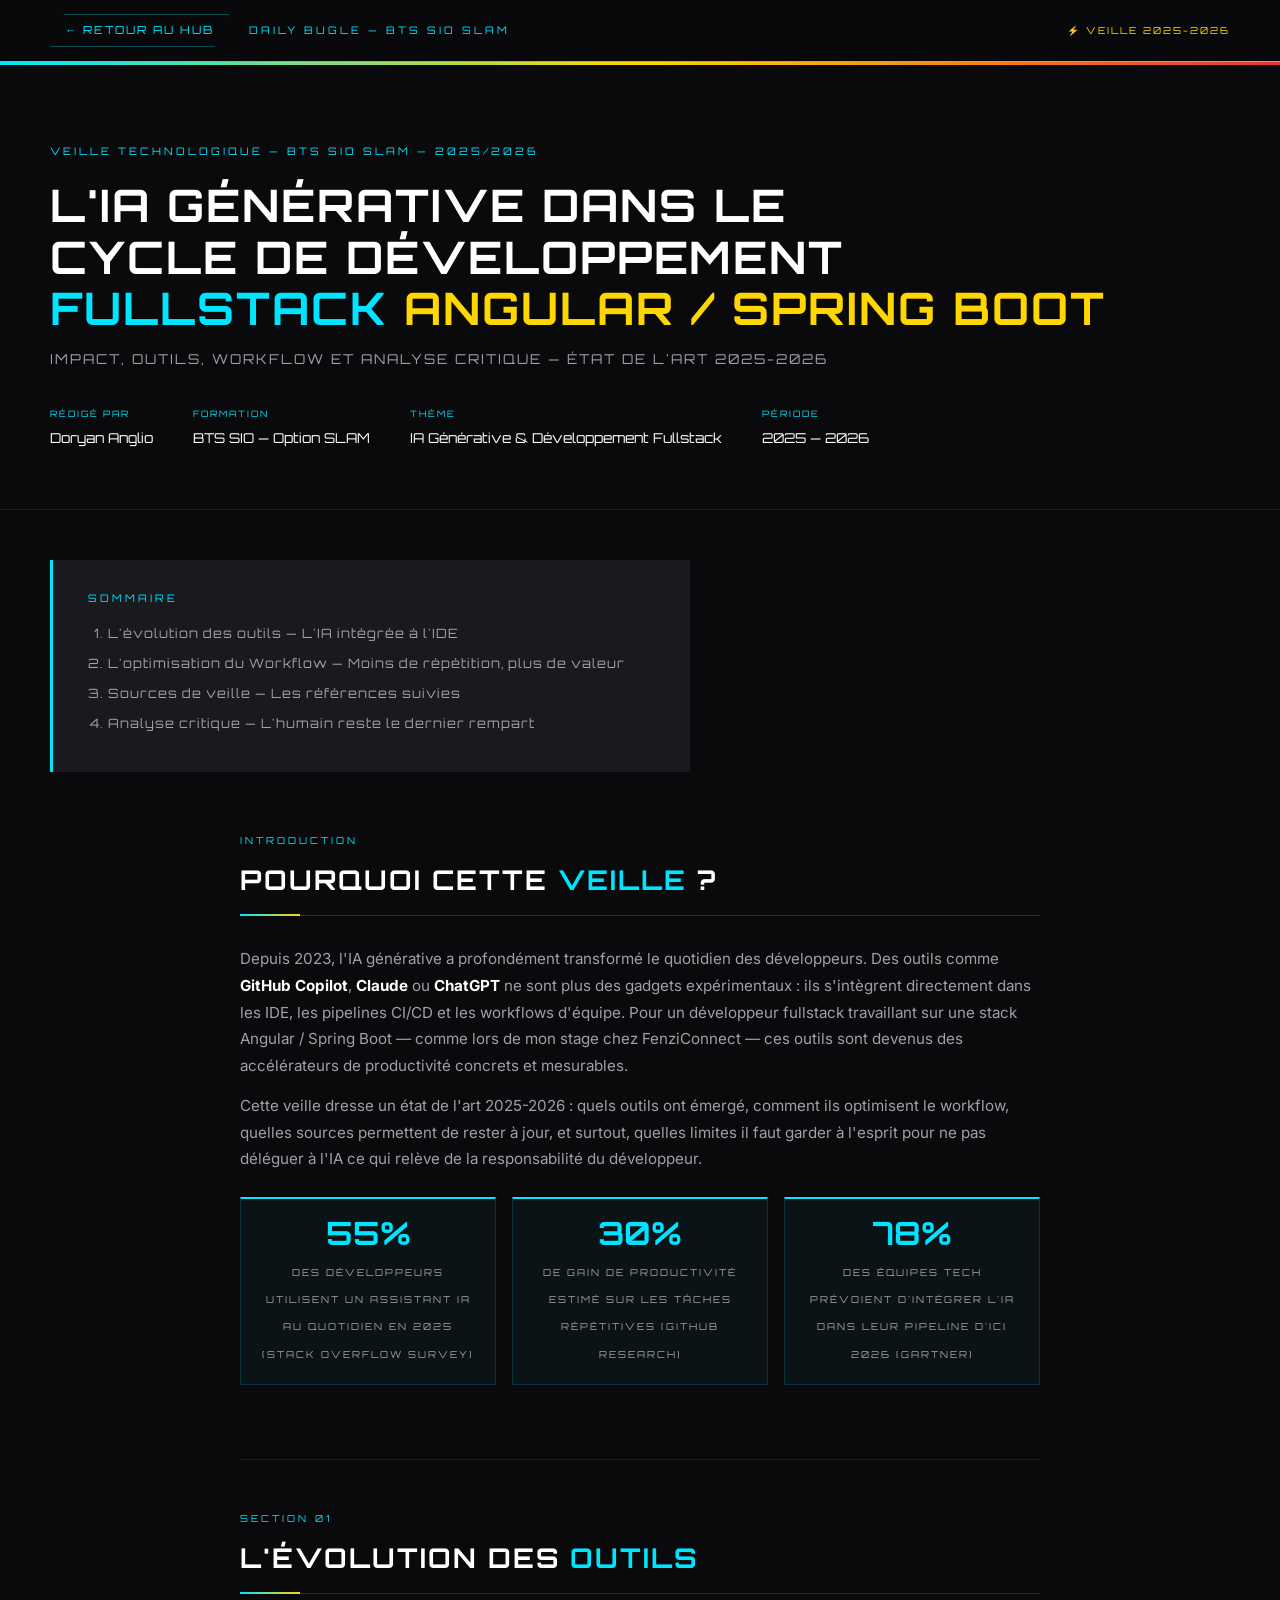
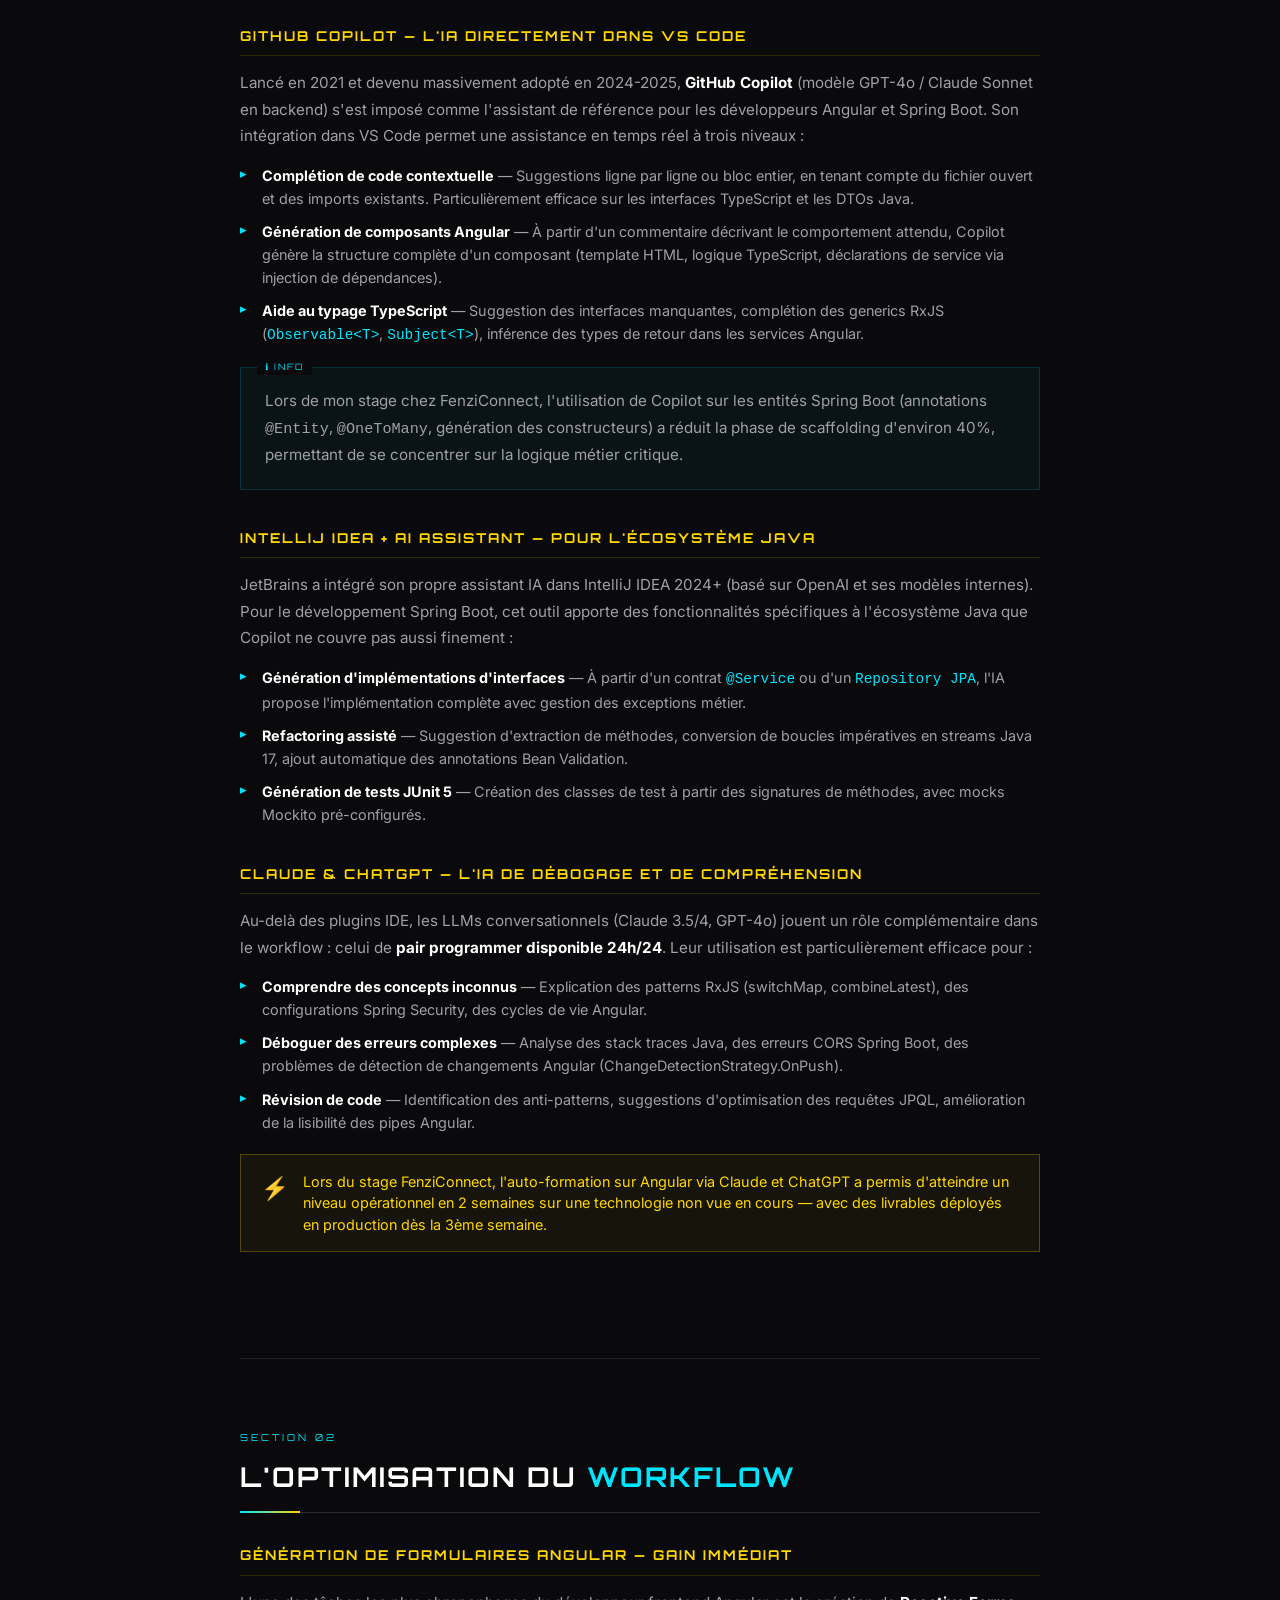
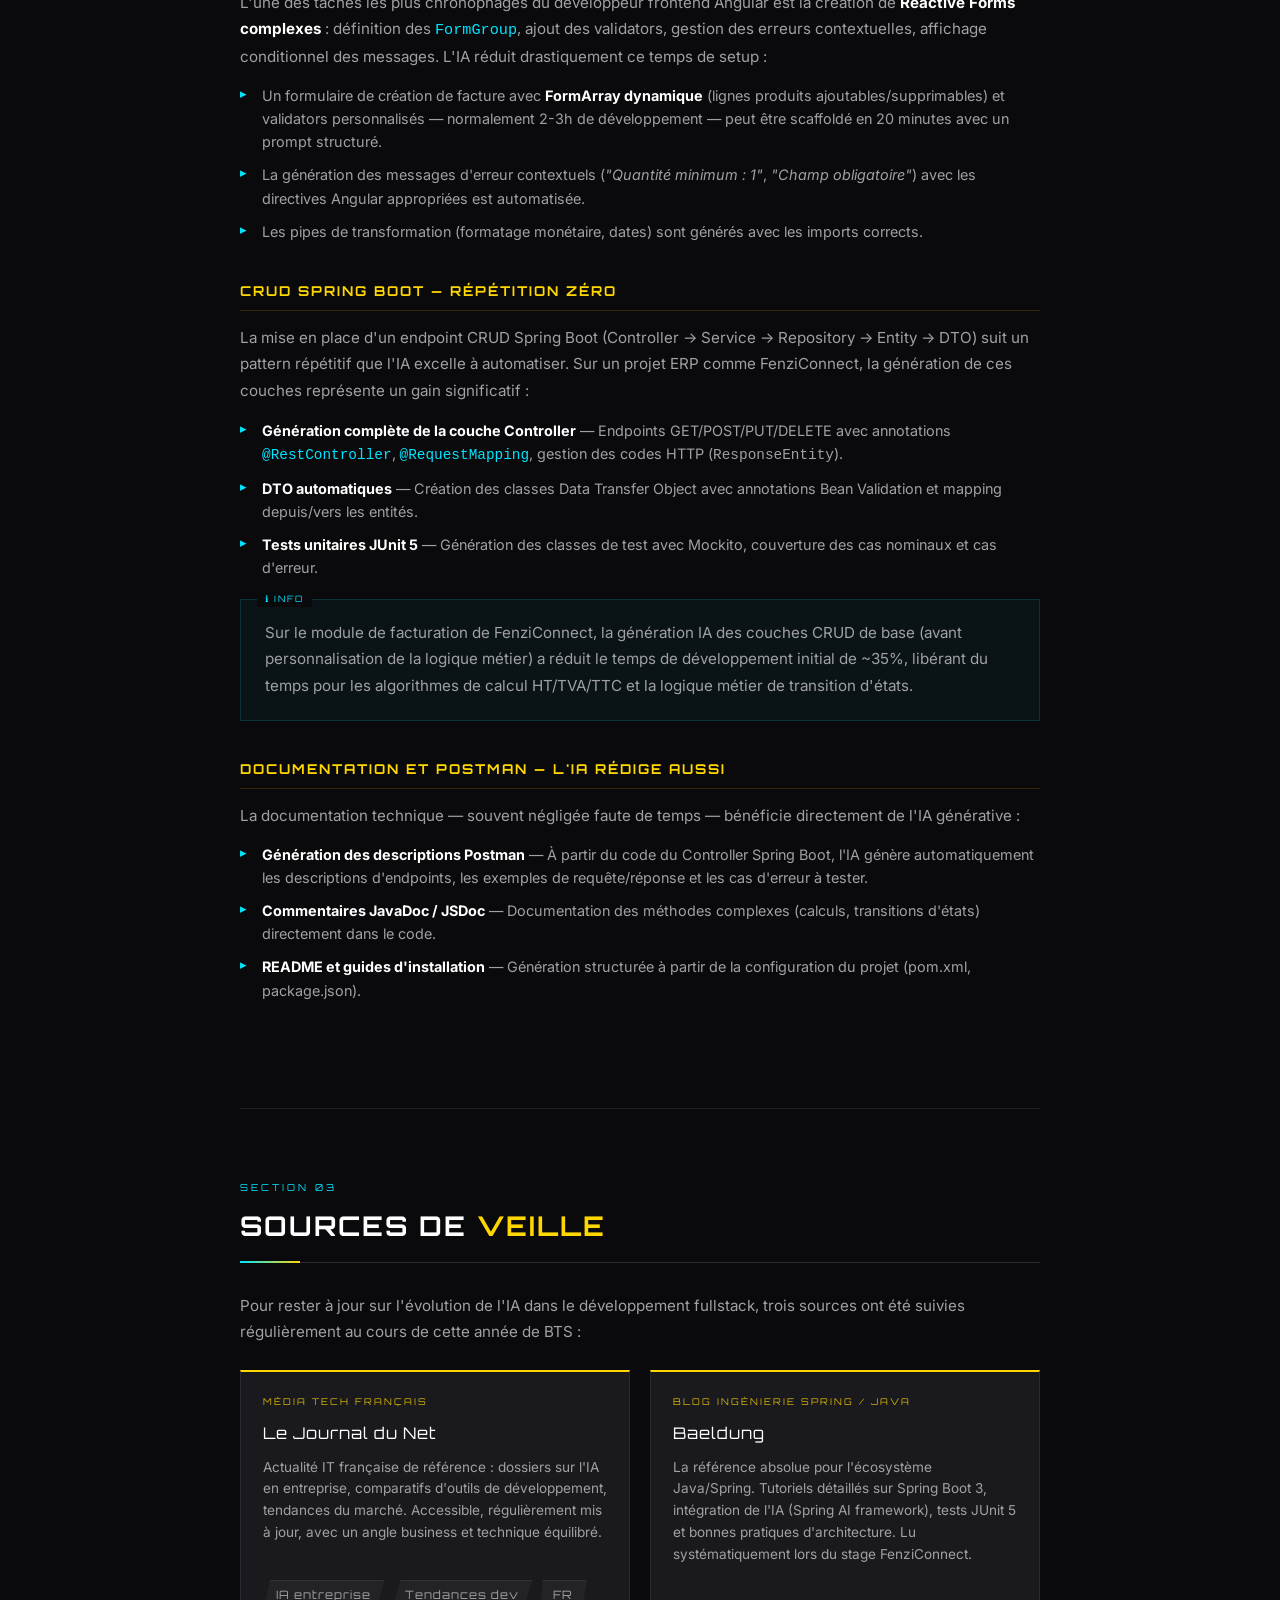
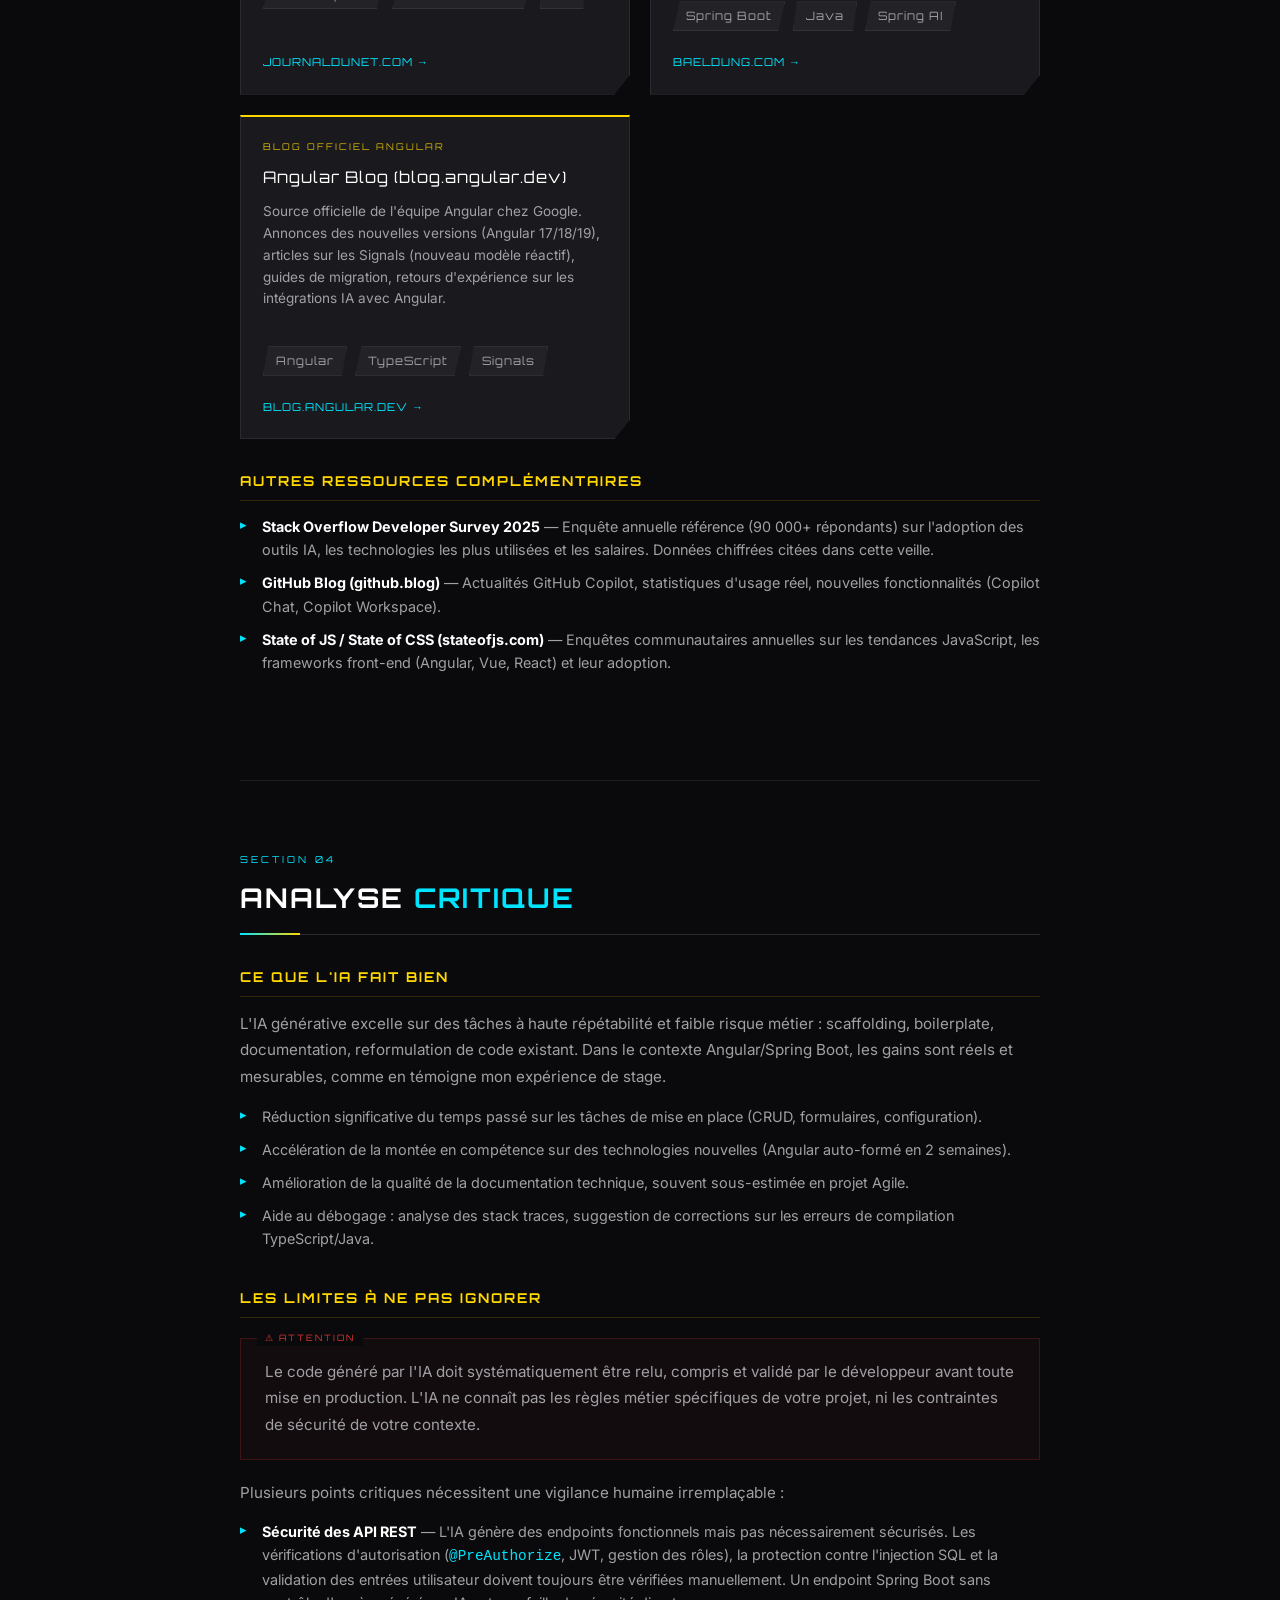
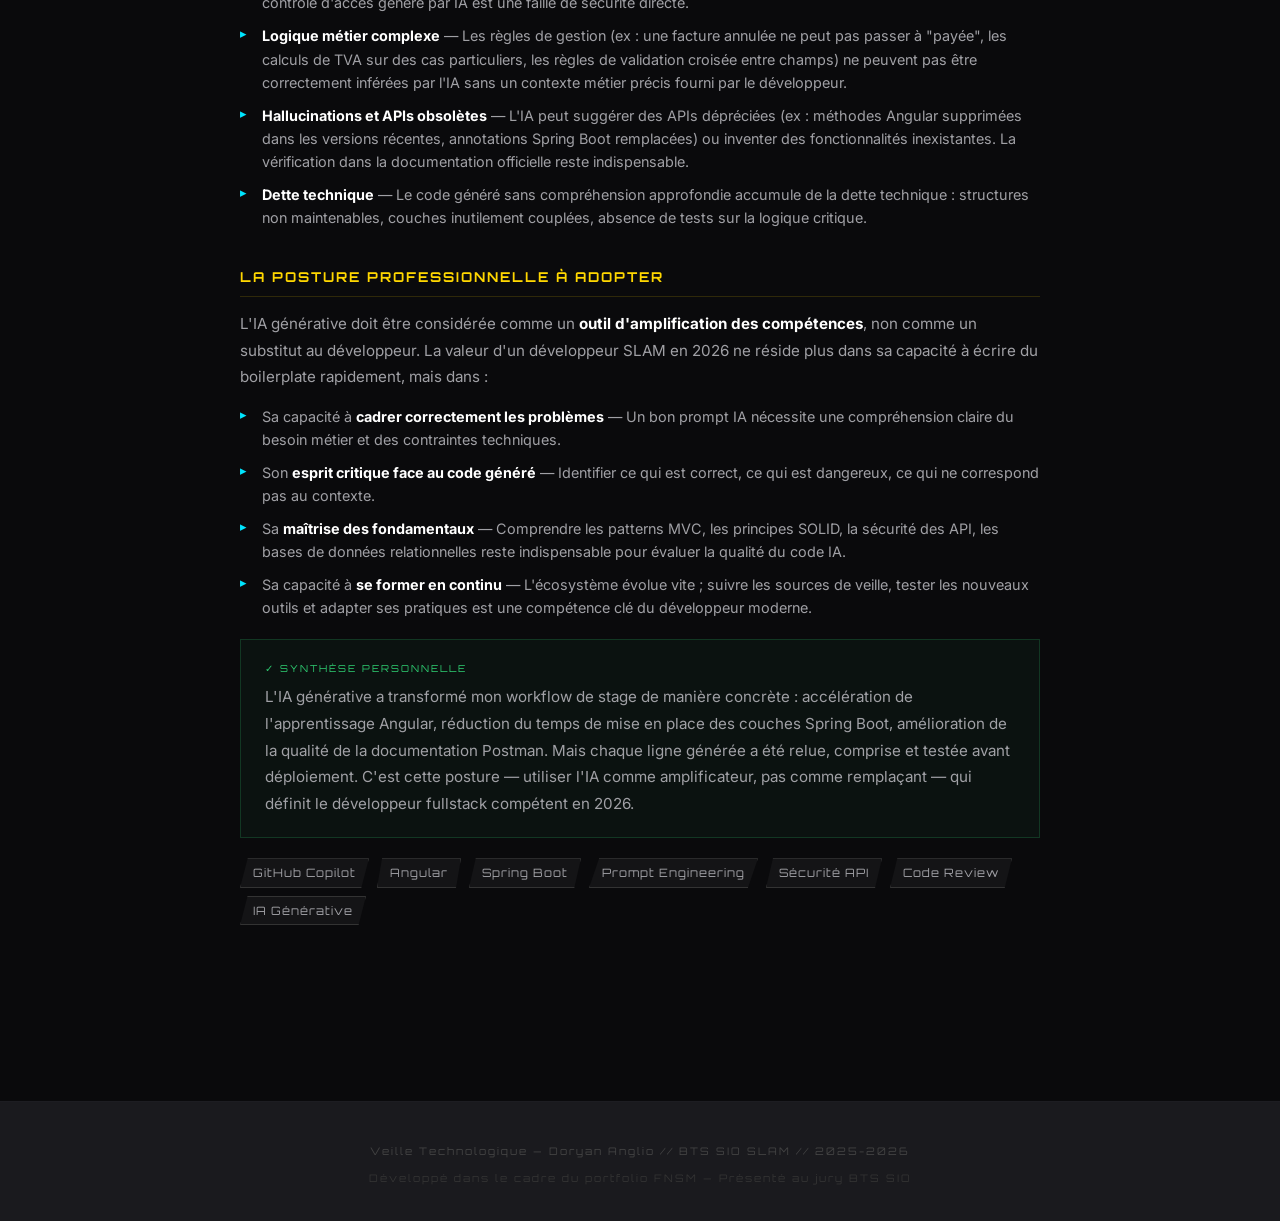
==== veille.html @ caf26594 "Initialisation officielle du Portfolio - Doryan" ====
<!DOCTYPE html>
<html lang="fr">
<head>
    <meta charset="UTF-8">
    <meta name="viewport" content="width=device-width, initial-scale=1.0">
    <title>Veille Technologique — Doryan Anglio // IA Générative & Fullstack</title>
    <link href="https://fonts.googleapis.com/css2?family=Inter:wght@300;400;600&family=Orbitron:wght@500;700&display=swap" rel="stylesheet">
    <style>
        :root {
            --bg-dark: #0A0A0C;
            --bg-panel: #1A1A1E;
            --bg-panel-light: #22222A;
            --text-main: #FFFFFF;
            --text-muted: #A0A0A5;
            --spidey-red: #E23636;
            --tech-blue: #00E5FF;
            --miles-yellow: #FFD700;
            --font-title: 'Orbitron', sans-serif;
            --font-text: 'Inter', sans-serif;
        }

        * { margin: 0; padding: 0; box-sizing: border-box; }

        body {
            background-color: var(--bg-dark);
            color: var(--text-main);
            font-family: var(--font-text);
            line-height: 1.7;
            overflow-x: hidden;
        }

        /* ===== TOPBAR ===== */
        .topbar {
            position: sticky;
            top: 0;
            background: rgba(10, 10, 12, 0.95);
            border-bottom: 1px solid var(--tech-blue);
            padding: 14px 50px;
            display: flex;
            align-items: center;
            justify-content: space-between;
            z-index: 100;
            backdrop-filter: blur(10px);
        }

        .topbar-left {
            display: flex;
            align-items: center;
            gap: 20px;
        }

        .back-btn {
            text-decoration: none;
            color: var(--tech-blue);
            font-family: var(--font-title);
            font-size: 0.7rem;
            letter-spacing: 2px;
            text-transform: uppercase;
            border: 1px solid rgba(0, 229, 255, 0.3);
            padding: 6px 14px;
            transition: 0.3s;
            clip-path: polygon(8% 0, 100% 0, 92% 100%, 0 100%);
        }
        .back-btn:hover { background: rgba(0, 229, 255, 0.1); border-color: var(--tech-blue); }

        .dossier-label {
            font-family: var(--font-title);
            font-size: 0.65rem;
            letter-spacing: 3px;
            color: var(--tech-blue);
            text-transform: uppercase;
        }

        .topbar-status {
            font-family: var(--font-title);
            font-size: 0.6rem;
            letter-spacing: 2px;
            color: var(--miles-yellow);
            text-transform: uppercase;
        }

        /* ===== HERO VEILLE ===== */
        .veille-hero {
            padding: 80px 50px 60px;
            border-bottom: 1px solid #1D1D22;
            position: relative;
            overflow: hidden;
        }

        .veille-hero::before {
            content: '';
            position: absolute;
            top: 0; left: 0;
            width: 100%; height: 3px;
            background: linear-gradient(to right, var(--tech-blue), var(--miles-yellow), var(--spidey-red));
        }

        .veille-meta {
            font-family: var(--font-title);
            font-size: 0.65rem;
            letter-spacing: 3px;
            color: var(--tech-blue);
            text-transform: uppercase;
            margin-bottom: 20px;
        }

        .veille-title {
            font-family: var(--font-title);
            font-size: clamp(1.6rem, 4vw, 2.8rem);
            font-weight: 700;
            text-transform: uppercase;
            letter-spacing: 2px;
            line-height: 1.15;
            margin-bottom: 12px;
        }

        .veille-title span { color: var(--tech-blue); }
        .veille-title span.yellow { color: var(--miles-yellow); }

        .veille-subtitle {
            font-family: var(--font-title);
            font-size: 0.85rem;
            color: var(--text-muted);
            letter-spacing: 2px;
            text-transform: uppercase;
            margin-bottom: 36px;
        }

        .veille-infos {
            display: flex;
            gap: 40px;
            flex-wrap: wrap;
        }

        .info-block { display: flex; flex-direction: column; gap: 4px; }
        .info-label {
            font-family: var(--font-title);
            font-size: 0.55rem;
            letter-spacing: 2px;
            color: var(--tech-blue);
            text-transform: uppercase;
        }
        .info-value {
            font-family: var(--font-title);
            font-size: 0.85rem;
            color: var(--text-main);
        }

        /* ===== TABLE DES MATIÈRES ===== */
        .toc {
            margin: 50px 50px 0;
            padding: 30px 35px;
            background: var(--bg-panel);
            border-left: 3px solid var(--tech-blue);
            max-width: 640px;
        }

        .toc-title {
            font-family: var(--font-title);
            font-size: 0.65rem;
            letter-spacing: 3px;
            color: var(--tech-blue);
            text-transform: uppercase;
            margin-bottom: 16px;
        }

        .toc ol { padding-left: 20px; }

        .toc li {
            font-family: var(--font-title);
            font-size: 0.8rem;
            color: var(--text-muted);
            margin-bottom: 8px;
            letter-spacing: 1px;
        }

        .toc a {
            color: var(--text-muted);
            text-decoration: none;
            transition: color 0.2s;
        }
        .toc a:hover { color: var(--text-main); }

        /* ===== CONTENU PRINCIPAL ===== */
        .veille-body {
            max-width: 900px;
            margin: 60px auto;
            padding: 0 50px;
        }

        .section-block {
            margin-bottom: 70px;
            padding-bottom: 70px;
            border-bottom: 1px solid #1D1D22;
        }
        .section-block:last-child { border-bottom: none; }

        .section-num {
            font-family: var(--font-title);
            font-size: 0.6rem;
            letter-spacing: 3px;
            color: var(--tech-blue);
            text-transform: uppercase;
            margin-bottom: 8px;
        }

        .section-heading {
            font-family: var(--font-title);
            font-size: clamp(1.2rem, 3vw, 1.7rem);
            text-transform: uppercase;
            letter-spacing: 2px;
            margin-bottom: 30px;
            padding-bottom: 12px;
            border-bottom: 1px solid #2A2A30;
            position: relative;
        }

        .section-heading::after {
            content: '';
            position: absolute;
            bottom: -1px;
            left: 0;
            width: 60px;
            height: 2px;
            background: linear-gradient(to right, var(--tech-blue), var(--miles-yellow));
        }

        .section-heading .highlight { color: var(--tech-blue); }
        .section-heading .yellow { color: var(--miles-yellow); }

        .sub-section { margin-bottom: 36px; }

        .sub-heading {
            font-family: var(--font-title);
            font-size: 0.85rem;
            letter-spacing: 2px;
            text-transform: uppercase;
            color: var(--miles-yellow);
            margin-bottom: 14px;
            padding-bottom: 8px;
            border-bottom: 1px solid rgba(255, 215, 0, 0.15);
        }

        p {
            color: var(--text-muted);
            font-size: 0.95rem;
            margin-bottom: 14px;
            line-height: 1.75;
        }

        .tech-list {
            list-style: none;
            padding: 0;
            display: flex;
            flex-direction: column;
            gap: 10px;
            margin-bottom: 20px;
        }

        .tech-list li {
            color: var(--text-muted);
            font-size: 0.9rem;
            padding-left: 22px;
            position: relative;
            line-height: 1.6;
        }

        .tech-list li::before {
            content: '▸';
            position: absolute;
            left: 0;
            color: var(--tech-blue);
            font-size: 0.8rem;
        }

        /* Bloc citation / stat */
        .stat-row {
            display: grid;
            grid-template-columns: repeat(auto-fit, minmax(180px, 1fr));
            gap: 16px;
            margin: 24px 0;
        }

        .stat-card {
            background: rgba(0, 229, 255, 0.04);
            border: 1px solid rgba(0, 229, 255, 0.15);
            border-top: 2px solid var(--tech-blue);
            padding: 18px 20px;
            text-align: center;
        }

        .stat-number {
            font-family: var(--font-title);
            font-size: 2rem;
            font-weight: 700;
            color: var(--tech-blue);
            display: block;
            line-height: 1;
            margin-bottom: 8px;
        }

        .stat-label {
            font-family: var(--font-title);
            font-size: 0.6rem;
            letter-spacing: 2px;
            color: var(--text-muted);
            text-transform: uppercase;
        }

        /* Encadré info */
        .info-box {
            background: rgba(0, 229, 255, 0.04);
            border: 1px solid rgba(0, 229, 255, 0.15);
            padding: 20px 24px;
            margin: 20px 0;
            position: relative;
        }

        .info-box::before {
            content: 'ℹ INFO';
            position: absolute;
            top: -8px;
            left: 16px;
            background: var(--bg-dark);
            padding: 0 8px;
            font-family: var(--font-title);
            font-size: 0.55rem;
            letter-spacing: 2px;
            color: var(--tech-blue);
        }

        .info-box p { color: var(--text-muted); margin-bottom: 0; }

        /* Encadré alerte */
        .warning-box {
            background: rgba(226, 54, 54, 0.04);
            border: 1px solid rgba(226, 54, 54, 0.2);
            padding: 20px 24px;
            margin: 20px 0;
            position: relative;
        }

        .warning-box::before {
            content: '⚠ ATTENTION';
            position: absolute;
            top: -8px;
            left: 16px;
            background: var(--bg-dark);
            padding: 0 8px;
            font-family: var(--font-title);
            font-size: 0.55rem;
            letter-spacing: 2px;
            color: var(--spidey-red);
        }

        .warning-box p { color: var(--text-muted); margin-bottom: 0; }

        /* Encadré résultat vert */
        .result-box {
            background: rgba(46, 204, 113, 0.04);
            border: 1px solid rgba(46, 204, 113, 0.2);
            padding: 20px 24px;
            margin: 20px 0;
        }

        .result-label {
            font-family: var(--font-title);
            font-size: 0.6rem;
            letter-spacing: 2px;
            color: #2ECC71;
            text-transform: uppercase;
            margin-bottom: 8px;
        }

        .result-box p { color: var(--text-muted); margin-bottom: 0; }

        /* Carte source de veille */
        .source-grid {
            display: grid;
            grid-template-columns: repeat(auto-fit, minmax(260px, 1fr));
            gap: 20px;
            margin: 24px 0;
        }

        .source-card {
            background: var(--bg-panel);
            border: 1px solid #2A2A30;
            border-top: 2px solid var(--miles-yellow);
            padding: 22px;
            display: flex;
            flex-direction: column;
            gap: 10px;
            transition: border-color 0.3s, box-shadow 0.3s;
            clip-path: polygon(0 0, 100% 0, 100% 94%, 96% 100%, 0 100%);
        }

        .source-card:hover {
            border-color: var(--miles-yellow);
            box-shadow: 0 4px 20px rgba(255, 215, 0, 0.1);
        }

        .source-type {
            font-family: var(--font-title);
            font-size: 0.58rem;
            letter-spacing: 2px;
            color: var(--miles-yellow);
            text-transform: uppercase;
            opacity: 0.8;
        }

        .source-name {
            font-family: var(--font-title);
            font-size: 1rem;
            color: var(--text-main);
            letter-spacing: 1px;
        }

        .source-desc {
            color: var(--text-muted);
            font-size: 0.85rem;
            line-height: 1.6;
        }

        .source-link {
            color: var(--tech-blue);
            text-decoration: none;
            font-family: var(--font-title);
            font-size: 0.68rem;
            letter-spacing: 1px;
            text-transform: uppercase;
            transition: color 0.2s;
            margin-top: auto;
        }

        .source-link:hover { color: var(--text-main); }

        /* Tags stack */
        .tag-row {
            display: flex;
            gap: 8px;
            flex-wrap: wrap;
            margin: 12px 0;
        }

        .tag {
            background: rgba(255,255,255,0.04);
            color: var(--text-muted);
            padding: 4px 12px;
            font-size: 0.72rem;
            font-family: var(--font-title);
            letter-spacing: 1px;
            border: 1px solid #333;
            clip-path: polygon(6% 0, 100% 0, 94% 100%, 0 100%);
        }

        /* Bloc IA boost */
        .ia-boost-block {
            display: flex;
            align-items: flex-start;
            gap: 14px;
            background: rgba(255, 215, 0, 0.05);
            border: 1px solid rgba(255, 215, 0, 0.25);
            padding: 16px 20px;
            margin: 20px 0;
            color: var(--miles-yellow);
            font-size: 0.9rem;
            line-height: 1.5;
        }

        .ia-boost-block .ia-icon {
            font-size: 1.4rem;
            flex-shrink: 0;
        }

        /* Footer veille */
        .veille-footer {
            background: var(--bg-panel);
            border-top: 1px solid #1D1D22;
            padding: 40px 50px;
            text-align: center;
        }

        .veille-footer p {
            font-family: var(--font-title);
            font-size: 0.65rem;
            letter-spacing: 2px;
            color: #444;
            margin-bottom: 0;
        }

        @media (max-width: 768px) {
            .topbar, .veille-hero, .toc, .veille-body, .veille-footer {
                padding-left: 20px;
                padding-right: 20px;
            }
            .toc { margin: 30px 20px 0; }
            .veille-infos { gap: 20px; }
            .stat-row { grid-template-columns: 1fr 1fr; }
        }
    </style>
</head>
<body>

    <!-- TOPBAR -->
    <nav class="topbar">
        <div class="topbar-left">
            <a href="index.html" class="back-btn">← Retour au Hub</a>
            <span class="dossier-label">Daily Bugle — BTS SIO SLAM</span>
        </div>
        <span class="topbar-status">⚡ VEILLE 2025-2026</span>
    </nav>


    <!-- HERO -->
    <header class="veille-hero">
        <p class="veille-meta">Veille Technologique — BTS SIO SLAM — 2025/2026</p>
        <h1 class="veille-title">
            L'IA Générative dans le<br>
            Cycle de Développement<br>
            <span>Fullstack</span> <span class="yellow">Angular / Spring Boot</span>
        </h1>
        <p class="veille-subtitle">Impact, outils, workflow et analyse critique — État de l'art 2025-2026</p>

        <div class="veille-infos">
            <div class="info-block">
                <span class="info-label">Rédigé par</span>
                <span class="info-value">Doryan Anglio</span>
            </div>
            <div class="info-block">
                <span class="info-label">Formation</span>
                <span class="info-value">BTS SIO — Option SLAM</span>
            </div>
            <div class="info-block">
                <span class="info-label">Thème</span>
                <span class="info-value">IA Générative & Développement Fullstack</span>
            </div>
            <div class="info-block">
                <span class="info-label">Période</span>
                <span class="info-value">2025 — 2026</span>
            </div>
        </div>
    </header>


    <!-- TABLE DES MATIÈRES -->
    <div class="toc">
        <div class="toc-title">Sommaire</div>
        <ol>
            <li><a href="#evolution-outils">L'évolution des outils — L'IA intégrée à l'IDE</a></li>
            <li><a href="#optimisation-workflow">L'optimisation du Workflow — Moins de répétition, plus de valeur</a></li>
            <li><a href="#sources">Sources de veille — Les références suivies</a></li>
            <li><a href="#analyse-critique">Analyse critique — L'humain reste le dernier rempart</a></li>
        </ol>
    </div>


    <!-- CORPS DE LA VEILLE -->
    <main class="veille-body">


        <!-- INTRODUCTION -->
        <div class="section-block" id="introduction" style="margin-bottom: 50px; padding-bottom: 50px; border-bottom: 1px solid #1D1D22;">
            <p class="section-num">Introduction</p>
            <h2 class="section-heading">Pourquoi cette <span class="highlight">veille</span> ?</h2>
            <p>
                Depuis 2023, l'IA générative a profondément transformé le quotidien des développeurs. Des outils comme <strong style="color: var(--text-main)">GitHub Copilot</strong>, <strong style="color: var(--text-main)">Claude</strong> ou <strong style="color: var(--text-main)">ChatGPT</strong> ne sont plus des gadgets expérimentaux : ils s'intègrent directement dans les IDE, les pipelines CI/CD et les workflows d'équipe. Pour un développeur fullstack travaillant sur une stack Angular / Spring Boot — comme lors de mon stage chez FenziConnect — ces outils sont devenus des accélérateurs de productivité concrets et mesurables.
            </p>
            <p>
                Cette veille dresse un état de l'art 2025-2026 : quels outils ont émergé, comment ils optimisent le workflow, quelles sources permettent de rester à jour, et surtout, quelles limites il faut garder à l'esprit pour ne pas déléguer à l'IA ce qui relève de la responsabilité du développeur.
            </p>

            <div class="stat-row">
                <div class="stat-card">
                    <span class="stat-number">55%</span>
                    <span class="stat-label">des développeurs utilisent un assistant IA au quotidien en 2025 (Stack Overflow Survey)</span>
                </div>
                <div class="stat-card">
                    <span class="stat-number">30%</span>
                    <span class="stat-label">de gain de productivité estimé sur les tâches répétitives (GitHub Research)</span>
                </div>
                <div class="stat-card">
                    <span class="stat-number">78%</span>
                    <span class="stat-label">des équipes tech prévoient d'intégrer l'IA dans leur pipeline d'ici 2026 (Gartner)</span>
                </div>
            </div>
        </div>


        <!-- 1. ÉVOLUTION DES OUTILS -->
        <div class="section-block" id="evolution-outils">
            <p class="section-num">Section 01</p>
            <h2 class="section-heading">L'évolution des <span class="highlight">Outils</span></h2>

            <div class="sub-section">
                <h3 class="sub-heading">GitHub Copilot — L'IA directement dans VS Code</h3>
                <p>
                    Lancé en 2021 et devenu massivement adopté en 2024-2025, <strong style="color: var(--text-main)">GitHub Copilot</strong> (modèle GPT-4o / Claude Sonnet en backend) s'est imposé comme l'assistant de référence pour les développeurs Angular et Spring Boot. Son intégration dans VS Code permet une assistance en temps réel à trois niveaux :
                </p>
                <ul class="tech-list">
                    <li><strong style="color: var(--text-main)">Complétion de code contextuelle</strong> — Suggestions ligne par ligne ou bloc entier, en tenant compte du fichier ouvert et des imports existants. Particulièrement efficace sur les interfaces TypeScript et les DTOs Java.</li>
                    <li><strong style="color: var(--text-main)">Génération de composants Angular</strong> — À partir d'un commentaire décrivant le comportement attendu, Copilot génère la structure complète d'un composant (template HTML, logique TypeScript, déclarations de service via injection de dépendances).</li>
                    <li><strong style="color: var(--text-main)">Aide au typage TypeScript</strong> — Suggestion des interfaces manquantes, complétion des generics RxJS (<code style="color: var(--tech-blue)">Observable&lt;T&gt;</code>, <code style="color: var(--tech-blue)">Subject&lt;T&gt;</code>), inférence des types de retour dans les services Angular.</li>
                </ul>

                <div class="info-box">
                    <p>Lors de mon stage chez FenziConnect, l'utilisation de Copilot sur les entités Spring Boot (annotations <code>@Entity</code>, <code>@OneToMany</code>, génération des constructeurs) a réduit la phase de scaffolding d'environ 40%, permettant de se concentrer sur la logique métier critique.</p>
                </div>
            </div>

            <div class="sub-section">
                <h3 class="sub-heading">IntelliJ IDEA + AI Assistant — Pour l'écosystème Java</h3>
                <p>
                    JetBrains a intégré son propre assistant IA dans IntelliJ IDEA 2024+ (basé sur OpenAI et ses modèles internes). Pour le développement Spring Boot, cet outil apporte des fonctionnalités spécifiques à l'écosystème Java que Copilot ne couvre pas aussi finement :
                </p>
                <ul class="tech-list">
                    <li><strong style="color: var(--text-main)">Génération d'implémentations d'interfaces</strong> — À partir d'un contrat <code style="color: var(--tech-blue)">@Service</code> ou d'un <code style="color: var(--tech-blue)">Repository JPA</code>, l'IA propose l'implémentation complète avec gestion des exceptions métier.</li>
                    <li><strong style="color: var(--text-main)">Refactoring assisté</strong> — Suggestion d'extraction de méthodes, conversion de boucles impératives en streams Java 17, ajout automatique des annotations Bean Validation.</li>
                    <li><strong style="color: var(--text-main)">Génération de tests JUnit 5</strong> — Création des classes de test à partir des signatures de méthodes, avec mocks Mockito pré-configurés.</li>
                </ul>
            </div>

            <div class="sub-section">
                <h3 class="sub-heading">Claude &amp; ChatGPT — L'IA de débogage et de compréhension</h3>
                <p>
                    Au-delà des plugins IDE, les LLMs conversationnels (Claude 3.5/4, GPT-4o) jouent un rôle complémentaire dans le workflow : celui de <strong style="color: var(--text-main)">pair programmer disponible 24h/24</strong>. Leur utilisation est particulièrement efficace pour :
                </p>
                <ul class="tech-list">
                    <li><strong style="color: var(--text-main)">Comprendre des concepts inconnus</strong> — Explication des patterns RxJS (switchMap, combineLatest), des configurations Spring Security, des cycles de vie Angular.</li>
                    <li><strong style="color: var(--text-main)">Déboguer des erreurs complexes</strong> — Analyse des stack traces Java, des erreurs CORS Spring Boot, des problèmes de détection de changements Angular (ChangeDetectionStrategy.OnPush).</li>
                    <li><strong style="color: var(--text-main)">Révision de code</strong> — Identification des anti-patterns, suggestions d'optimisation des requêtes JPQL, amélioration de la lisibilité des pipes Angular.</li>
                </ul>

                <div class="ia-boost-block">
                    <span class="ia-icon">⚡</span>
                    <span>Lors du stage FenziConnect, l'auto-formation sur Angular via Claude et ChatGPT a permis d'atteindre un niveau opérationnel en 2 semaines sur une technologie non vue en cours — avec des livrables déployés en production dès la 3ème semaine.</span>
                </div>
            </div>
        </div>


        <!-- 2. OPTIMISATION DU WORKFLOW -->
        <div class="section-block" id="optimisation-workflow">
            <p class="section-num">Section 02</p>
            <h2 class="section-heading">L'optimisation du <span class="highlight">Workflow</span></h2>

            <div class="sub-section">
                <h3 class="sub-heading">Génération de formulaires Angular — Gain immédiat</h3>
                <p>
                    L'une des tâches les plus chronophages du développeur frontend Angular est la création de <strong style="color: var(--text-main)">Reactive Forms complexes</strong> : définition des <code style="color: var(--tech-blue)">FormGroup</code>, ajout des validators, gestion des erreurs contextuelles, affichage conditionnel des messages. L'IA réduit drastiquement ce temps de setup :
                </p>
                <ul class="tech-list">
                    <li>Un formulaire de création de facture avec <strong style="color: var(--text-main)">FormArray dynamique</strong> (lignes produits ajoutables/supprimables) et validators personnalisés — normalement 2-3h de développement — peut être scaffoldé en 20 minutes avec un prompt structuré.</li>
                    <li>La génération des messages d'erreur contextuels (<em>"Quantité minimum : 1"</em>, <em>"Champ obligatoire"</em>) avec les directives Angular appropriées est automatisée.</li>
                    <li>Les pipes de transformation (formatage monétaire, dates) sont générés avec les imports corrects.</li>
                </ul>
            </div>

            <div class="sub-section">
                <h3 class="sub-heading">CRUD Spring Boot — Répétition zéro</h3>
                <p>
                    La mise en place d'un endpoint CRUD Spring Boot (Controller → Service → Repository → Entity → DTO) suit un pattern répétitif que l'IA excelle à automatiser. Sur un projet ERP comme FenziConnect, la génération de ces couches représente un gain significatif :
                </p>
                <ul class="tech-list">
                    <li><strong style="color: var(--text-main)">Génération complète de la couche Controller</strong> — Endpoints GET/POST/PUT/DELETE avec annotations <code style="color: var(--tech-blue)">@RestController</code>, <code style="color: var(--tech-blue)">@RequestMapping</code>, gestion des codes HTTP (<code>ResponseEntity</code>).</li>
                    <li><strong style="color: var(--text-main)">DTO automatiques</strong> — Création des classes Data Transfer Object avec annotations Bean Validation et mapping depuis/vers les entités.</li>
                    <li><strong style="color: var(--text-main)">Tests unitaires JUnit 5</strong> — Génération des classes de test avec Mockito, couverture des cas nominaux et cas d'erreur.</li>
                </ul>

                <div class="info-box">
                    <p>Sur le module de facturation de FenziConnect, la génération IA des couches CRUD de base (avant personnalisation de la logique métier) a réduit le temps de développement initial de ~35%, libérant du temps pour les algorithmes de calcul HT/TVA/TTC et la logique métier de transition d'états.</p>
                </div>
            </div>

            <div class="sub-section">
                <h3 class="sub-heading">Documentation et Postman — L'IA rédige aussi</h3>
                <p>
                    La documentation technique — souvent négligée faute de temps — bénéficie directement de l'IA générative :
                </p>
                <ul class="tech-list">
                    <li><strong style="color: var(--text-main)">Génération des descriptions Postman</strong> — À partir du code du Controller Spring Boot, l'IA génère automatiquement les descriptions d'endpoints, les exemples de requête/réponse et les cas d'erreur à tester.</li>
                    <li><strong style="color: var(--text-main)">Commentaires JavaDoc / JSDoc</strong> — Documentation des méthodes complexes (calculs, transitions d'états) directement dans le code.</li>
                    <li><strong style="color: var(--text-main)">README et guides d'installation</strong> — Génération structurée à partir de la configuration du projet (pom.xml, package.json).</li>
                </ul>
            </div>
        </div>


        <!-- 3. SOURCES DE VEILLE -->
        <div class="section-block" id="sources">
            <p class="section-num">Section 03</p>
            <h2 class="section-heading">Sources de <span class="yellow">Veille</span></h2>

            <p>Pour rester à jour sur l'évolution de l'IA dans le développement fullstack, trois sources ont été suivies régulièrement au cours de cette année de BTS :</p>

            <div class="source-grid">

                <div class="source-card">
                    <span class="source-type">Média Tech Français</span>
                    <span class="source-name">Le Journal du Net</span>
                    <p class="source-desc">
                        Actualité IT française de référence : dossiers sur l'IA en entreprise, comparatifs d'outils de développement, tendances du marché. Accessible, régulièrement mis à jour, avec un angle business et technique équilibré.
                    </p>
                    <div class="tag-row">
                        <span class="tag">IA entreprise</span>
                        <span class="tag">Tendances dev</span>
                        <span class="tag">FR</span>
                    </div>
                    <a href="https://www.journaldunet.com" target="_blank" rel="noopener" class="source-link">journaldunet.com →</a>
                </div>

                <div class="source-card">
                    <span class="source-type">Blog Ingénierie Spring / Java</span>
                    <span class="source-name">Baeldung</span>
                    <p class="source-desc">
                        La référence absolue pour l'écosystème Java/Spring. Tutoriels détaillés sur Spring Boot 3, intégration de l'IA (Spring AI framework), tests JUnit 5 et bonnes pratiques d'architecture. Lu systématiquement lors du stage FenziConnect.
                    </p>
                    <div class="tag-row">
                        <span class="tag">Spring Boot</span>
                        <span class="tag">Java</span>
                        <span class="tag">Spring AI</span>
                    </div>
                    <a href="https://www.baeldung.com" target="_blank" rel="noopener" class="source-link">baeldung.com →</a>
                </div>

                <div class="source-card">
                    <span class="source-type">Blog Officiel Angular</span>
                    <span class="source-name">Angular Blog (blog.angular.dev)</span>
                    <p class="source-desc">
                        Source officielle de l'équipe Angular chez Google. Annonces des nouvelles versions (Angular 17/18/19), articles sur les Signals (nouveau modèle réactif), guides de migration, retours d'expérience sur les intégrations IA avec Angular.
                    </p>
                    <div class="tag-row">
                        <span class="tag">Angular</span>
                        <span class="tag">TypeScript</span>
                        <span class="tag">Signals</span>
                    </div>
                    <a href="https://blog.angular.dev" target="_blank" rel="noopener" class="source-link">blog.angular.dev →</a>
                </div>

            </div>

            <div class="sub-section" style="margin-top: 30px;">
                <h3 class="sub-heading">Autres ressources complémentaires</h3>
                <ul class="tech-list">
                    <li><strong style="color: var(--text-main)">Stack Overflow Developer Survey 2025</strong> — Enquête annuelle référence (90 000+ répondants) sur l'adoption des outils IA, les technologies les plus utilisées et les salaires. Données chiffrées citées dans cette veille.</li>
                    <li><strong style="color: var(--text-main)">GitHub Blog (github.blog)</strong> — Actualités GitHub Copilot, statistiques d'usage réel, nouvelles fonctionnalités (Copilot Chat, Copilot Workspace).</li>
                    <li><strong style="color: var(--text-main)">State of JS / State of CSS (stateofjs.com)</strong> — Enquêtes communautaires annuelles sur les tendances JavaScript, les frameworks front-end (Angular, Vue, React) et leur adoption.</li>
                </ul>
            </div>
        </div>


        <!-- 4. ANALYSE CRITIQUE -->
        <div class="section-block" id="analyse-critique">
            <p class="section-num">Section 04</p>
            <h2 class="section-heading">Analyse <span class="highlight">Critique</span></h2>

            <div class="sub-section">
                <h3 class="sub-heading">Ce que l'IA fait bien</h3>
                <p>
                    L'IA générative excelle sur des tâches à haute répétabilité et faible risque métier : scaffolding, boilerplate, documentation, reformulation de code existant. Dans le contexte Angular/Spring Boot, les gains sont réels et mesurables, comme en témoigne mon expérience de stage.
                </p>
                <ul class="tech-list">
                    <li>Réduction significative du temps passé sur les tâches de mise en place (CRUD, formulaires, configuration).</li>
                    <li>Accélération de la montée en compétence sur des technologies nouvelles (Angular auto-formé en 2 semaines).</li>
                    <li>Amélioration de la qualité de la documentation technique, souvent sous-estimée en projet Agile.</li>
                    <li>Aide au débogage : analyse des stack traces, suggestion de corrections sur les erreurs de compilation TypeScript/Java.</li>
                </ul>
            </div>

            <div class="sub-section">
                <h3 class="sub-heading">Les limites à ne pas ignorer</h3>

                <div class="warning-box">
                    <p>Le code généré par l'IA doit systématiquement être relu, compris et validé par le développeur avant toute mise en production. L'IA ne connaît pas les règles métier spécifiques de votre projet, ni les contraintes de sécurité de votre contexte.</p>
                </div>

                <p>
                    Plusieurs points critiques nécessitent une vigilance humaine irremplaçable :
                </p>
                <ul class="tech-list">
                    <li>
                        <strong style="color: var(--text-main)">Sécurité des API REST</strong> — L'IA génère des endpoints fonctionnels mais pas nécessairement sécurisés. Les vérifications d'autorisation (<code style="color: var(--tech-blue)">@PreAuthorize</code>, JWT, gestion des rôles), la protection contre l'injection SQL et la validation des entrées utilisateur doivent toujours être vérifiées manuellement. Un endpoint Spring Boot sans contrôle d'accès généré par IA est une faille de sécurité directe.
                    </li>
                    <li>
                        <strong style="color: var(--text-main)">Logique métier complexe</strong> — Les règles de gestion (ex : une facture annulée ne peut pas passer à "payée", les calculs de TVA sur des cas particuliers, les règles de validation croisée entre champs) ne peuvent pas être correctement inférées par l'IA sans un contexte métier précis fourni par le développeur.
                    </li>
                    <li>
                        <strong style="color: var(--text-main)">Hallucinations et APIs obsolètes</strong> — L'IA peut suggérer des APIs dépréciées (ex : méthodes Angular supprimées dans les versions récentes, annotations Spring Boot remplacées) ou inventer des fonctionnalités inexistantes. La vérification dans la documentation officielle reste indispensable.
                    </li>
                    <li>
                        <strong style="color: var(--text-main)">Dette technique</strong> — Le code généré sans compréhension approfondie accumule de la dette technique : structures non maintenables, couches inutilement couplées, absence de tests sur la logique critique.
                    </li>
                </ul>
            </div>

            <div class="sub-section">
                <h3 class="sub-heading">La posture professionnelle à adopter</h3>
                <p>
                    L'IA générative doit être considérée comme un <strong style="color: var(--text-main)">outil d'amplification des compétences</strong>, non comme un substitut au développeur. La valeur d'un développeur SLAM en 2026 ne réside plus dans sa capacité à écrire du boilerplate rapidement, mais dans :
                </p>
                <ul class="tech-list">
                    <li>Sa capacité à <strong style="color: var(--text-main)">cadrer correctement les problèmes</strong> — Un bon prompt IA nécessite une compréhension claire du besoin métier et des contraintes techniques.</li>
                    <li>Son <strong style="color: var(--text-main)">esprit critique face au code généré</strong> — Identifier ce qui est correct, ce qui est dangereux, ce qui ne correspond pas au contexte.</li>
                    <li>Sa <strong style="color: var(--text-main)">maîtrise des fondamentaux</strong> — Comprendre les patterns MVC, les principes SOLID, la sécurité des API, les bases de données relationnelles reste indispensable pour évaluer la qualité du code IA.</li>
                    <li>Sa capacité à <strong style="color: var(--text-main)">se former en continu</strong> — L'écosystème évolue vite ; suivre les sources de veille, tester les nouveaux outils et adapter ses pratiques est une compétence clé du développeur moderne.</li>
                </ul>

                <div class="result-box">
                    <div class="result-label">✓ Synthèse personnelle</div>
                    <p>L'IA générative a transformé mon workflow de stage de manière concrète : accélération de l'apprentissage Angular, réduction du temps de mise en place des couches Spring Boot, amélioration de la qualité de la documentation Postman. Mais chaque ligne générée a été relue, comprise et testée avant déploiement. C'est cette posture — utiliser l'IA comme amplificateur, pas comme remplaçant — qui définit le développeur fullstack compétent en 2026.</p>
                </div>

                <div class="tag-row">
                    <span class="tag">GitHub Copilot</span>
                    <span class="tag">Angular</span>
                    <span class="tag">Spring Boot</span>
                    <span class="tag">Prompt Engineering</span>
                    <span class="tag">Sécurité API</span>
                    <span class="tag">Code Review</span>
                    <span class="tag">IA Générative</span>
                </div>
            </div>
        </div>


    </main>


    <!-- FOOTER -->
    <footer class="veille-footer">
        <p>Veille Technologique — Doryan Anglio // BTS SIO SLAM // 2025-2026</p>
        <p style="margin-top: 8px; color: #333;">Développé dans le cadre du portfolio FNSM — Présenté au jury BTS SIO</p>
    </footer>

</body>
</html>
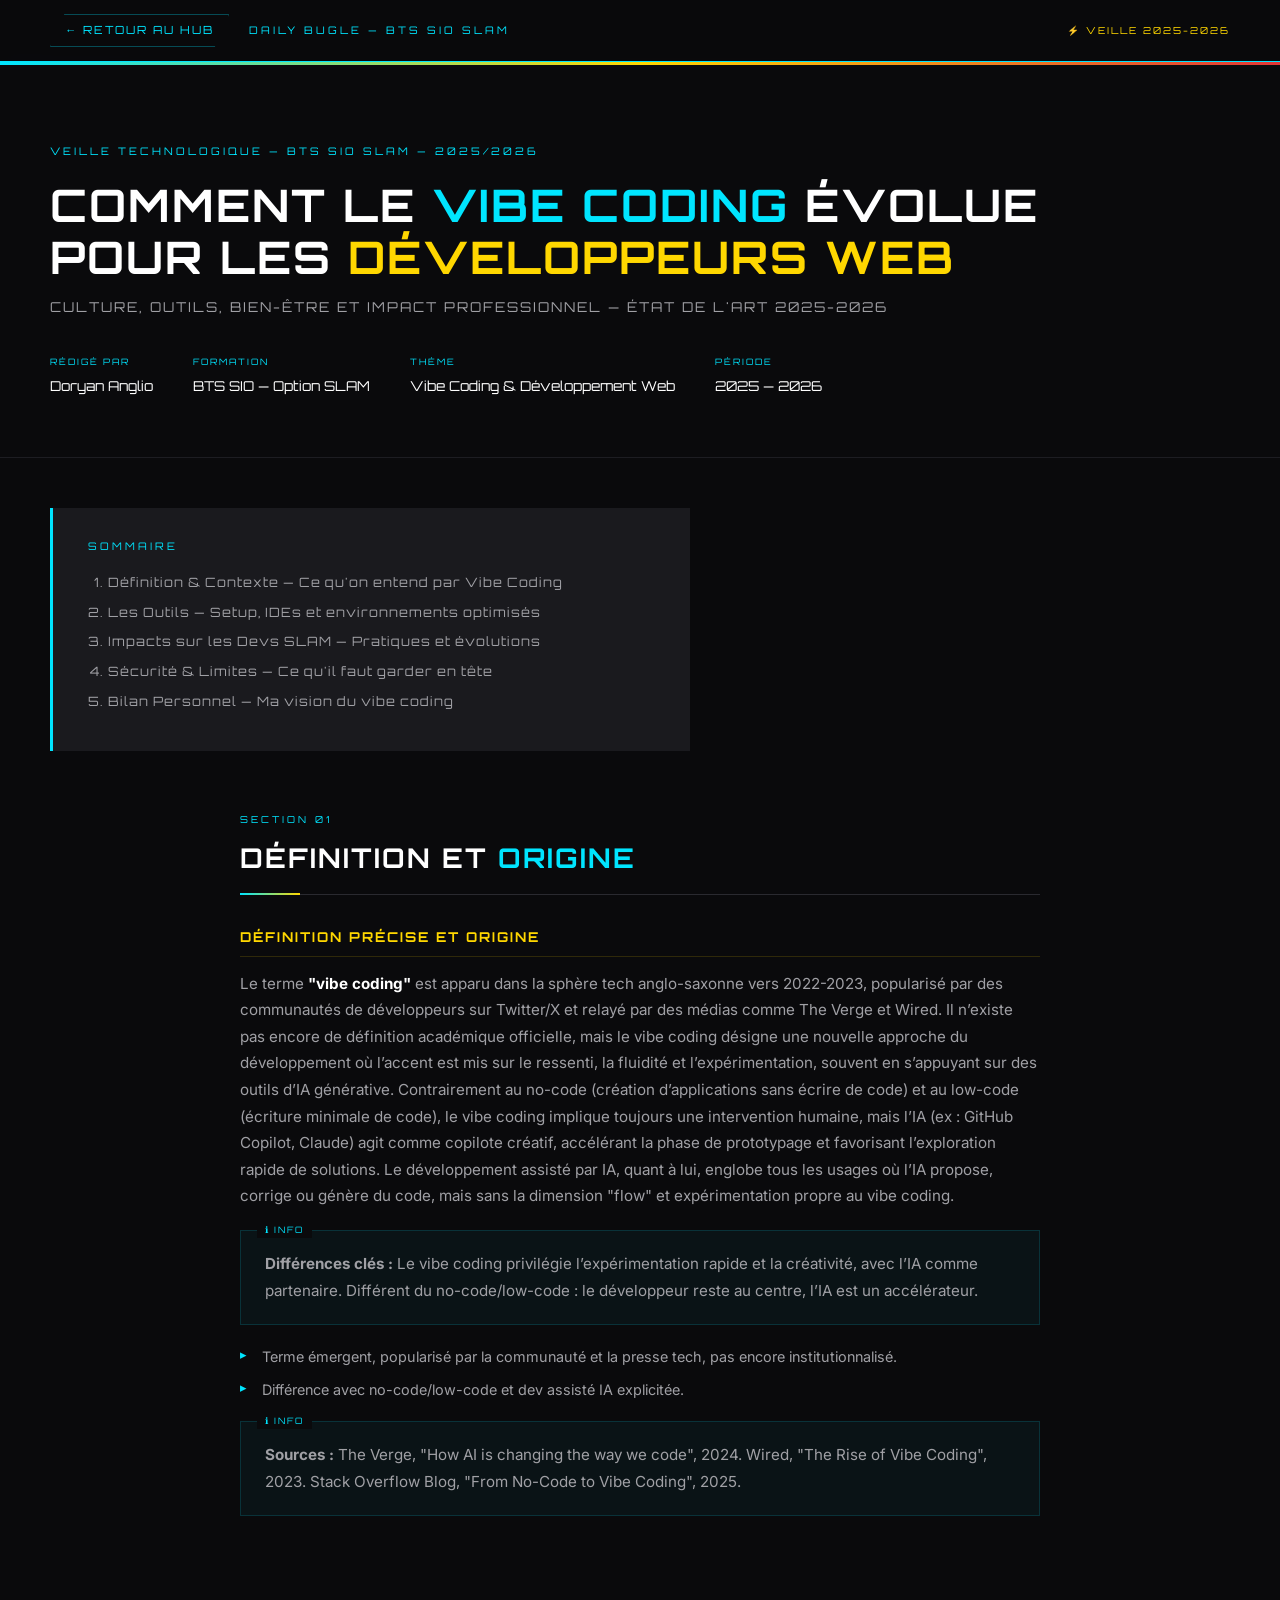
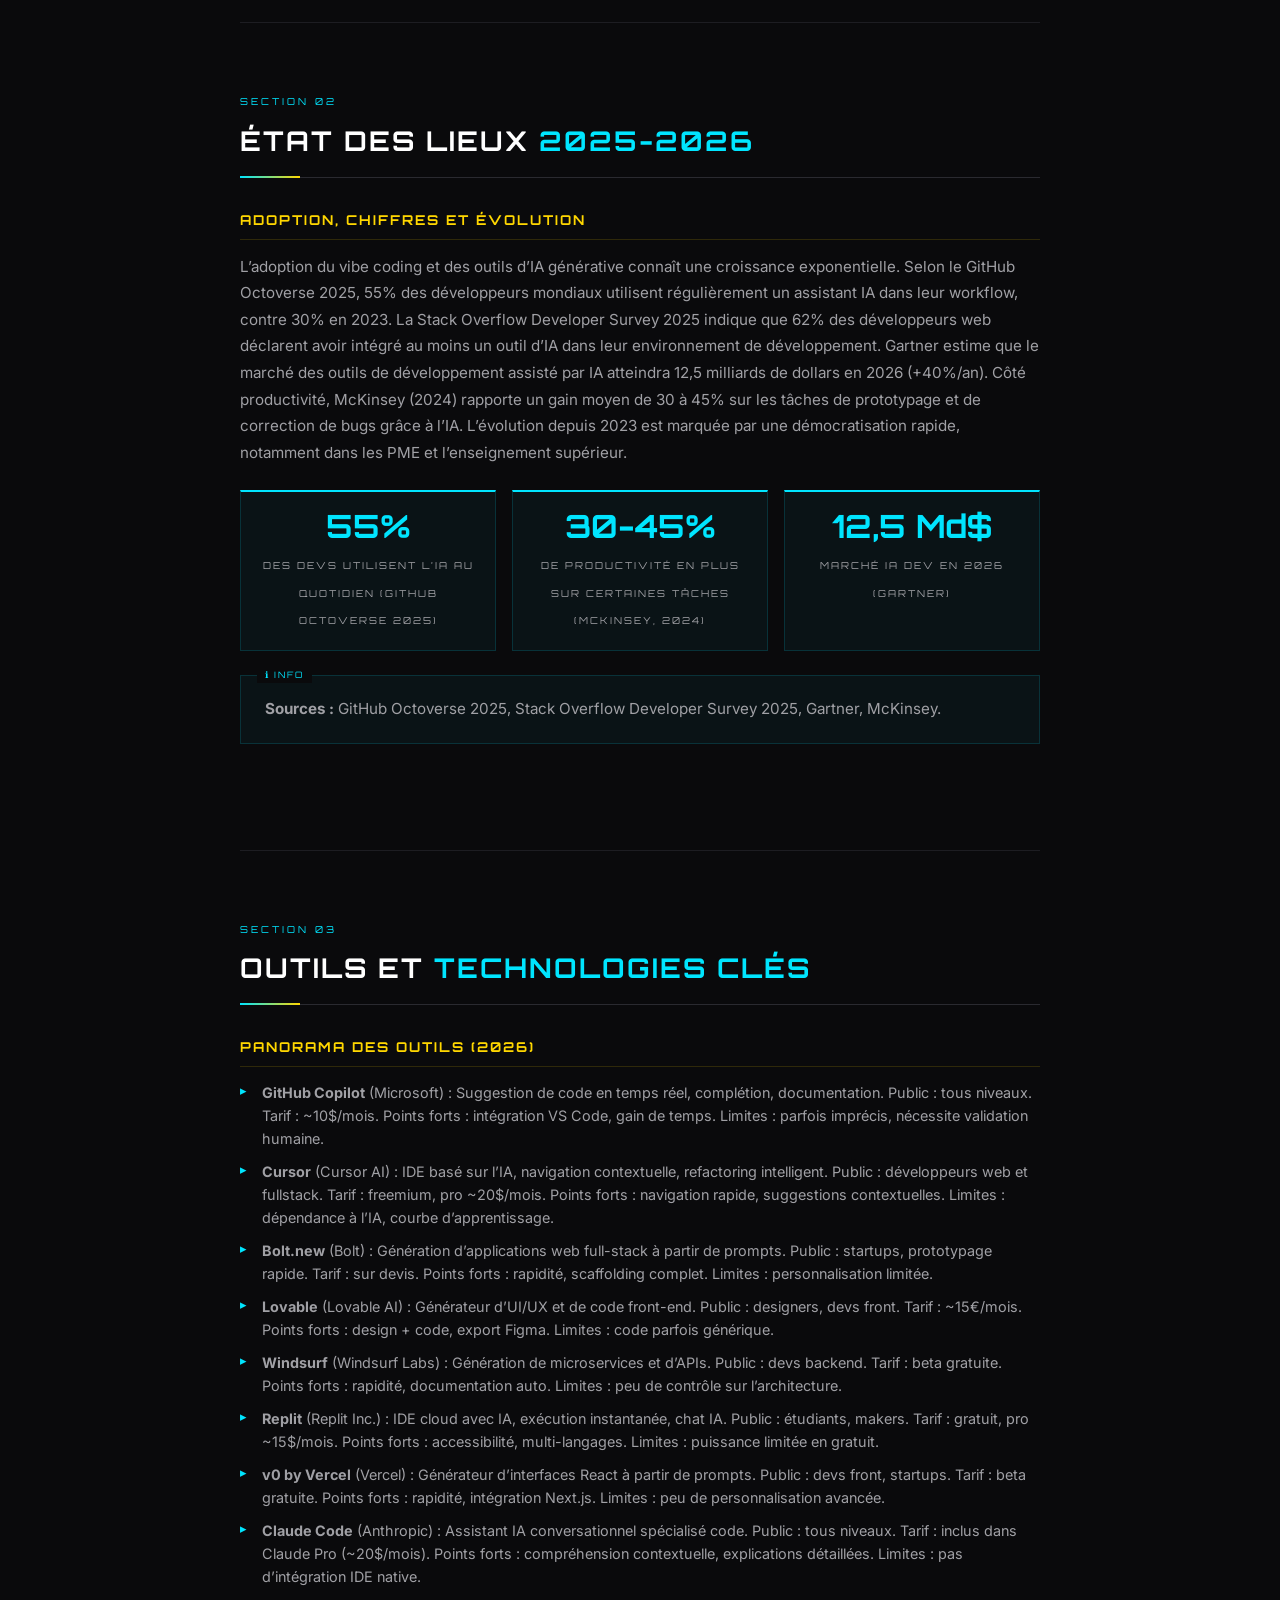
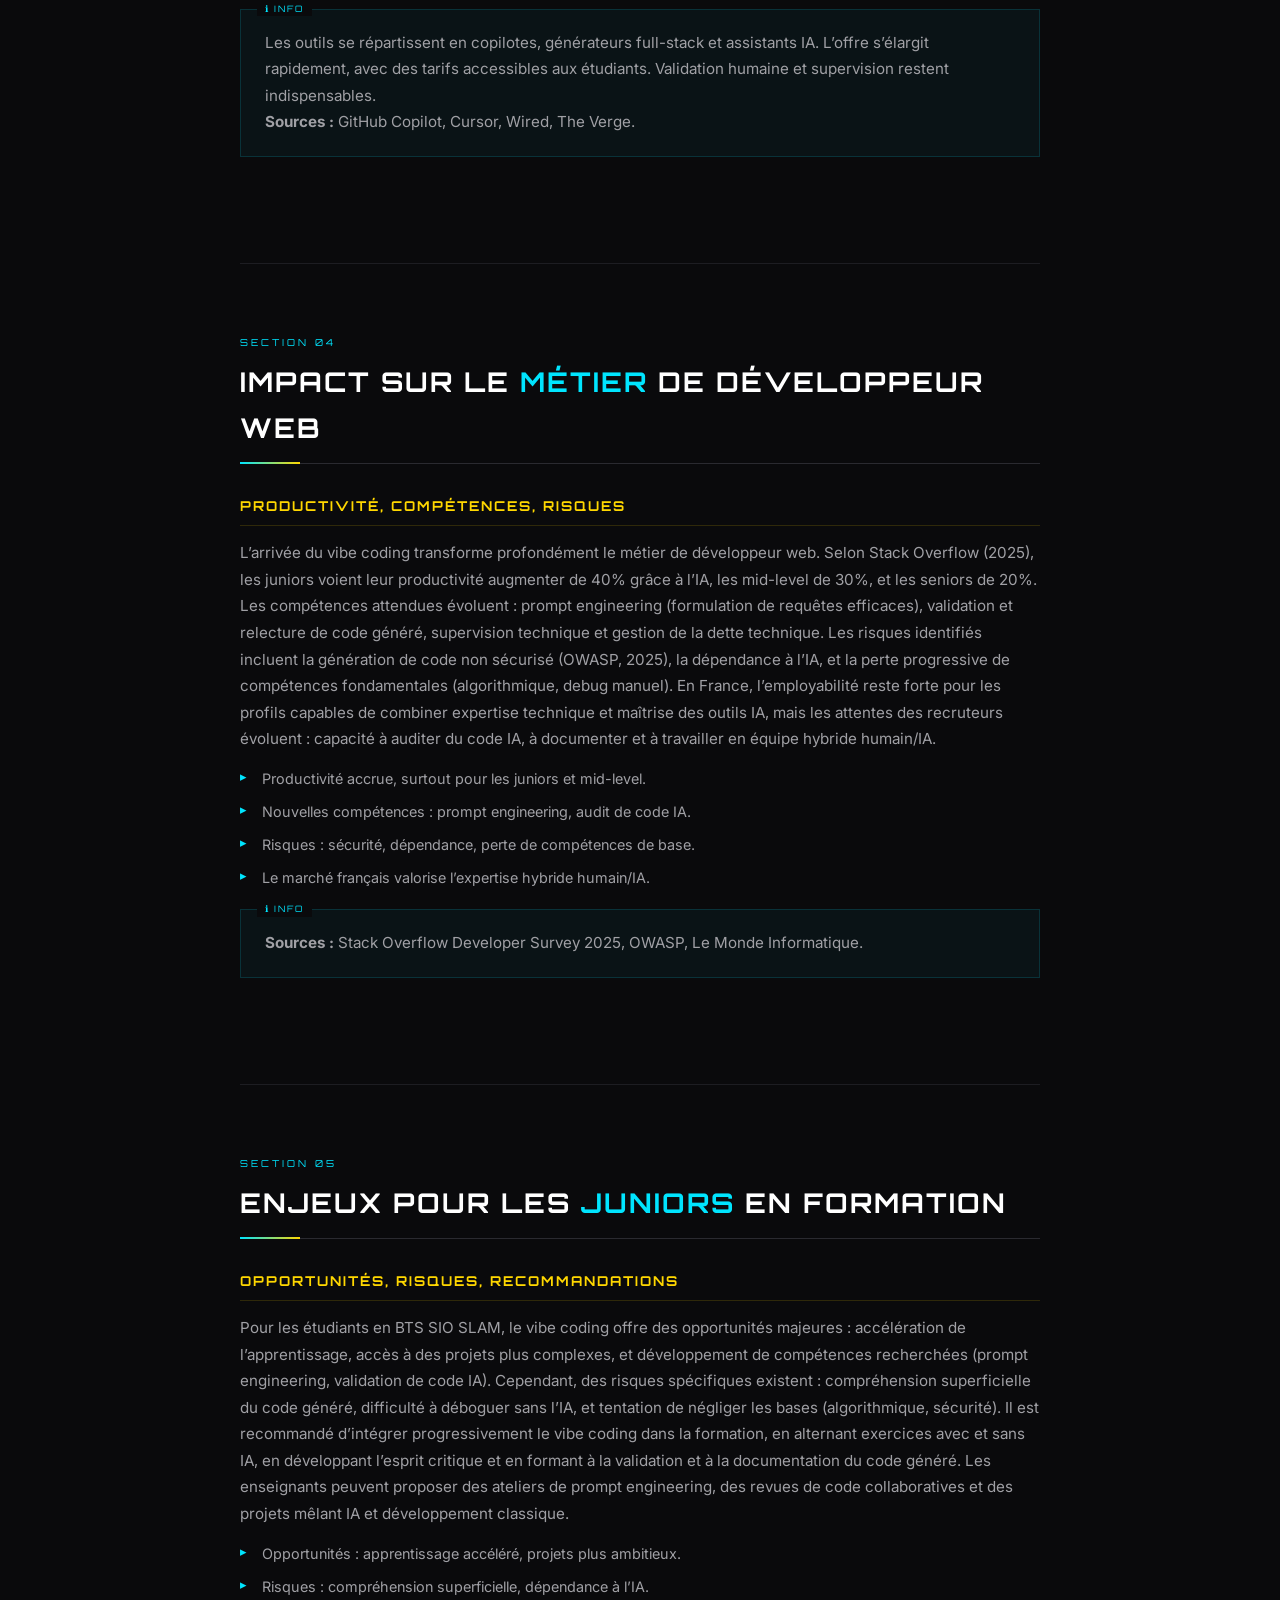
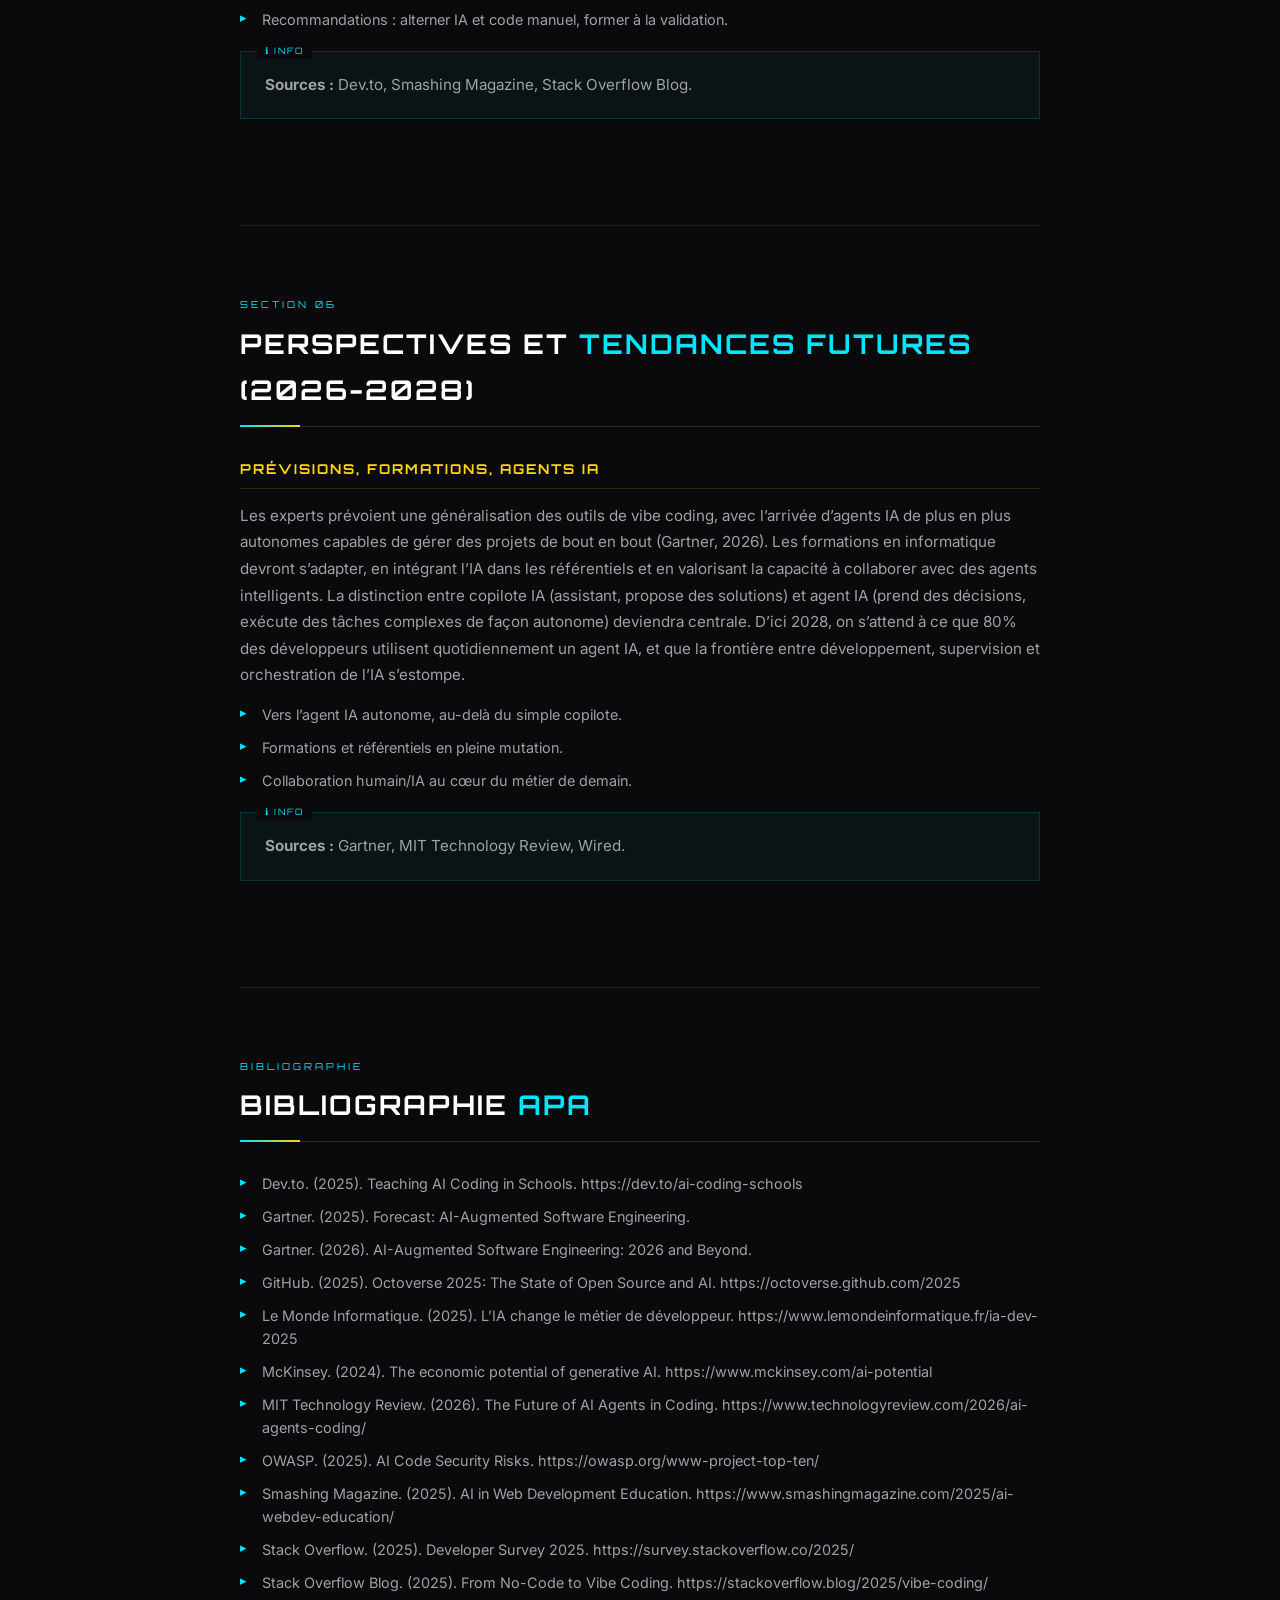
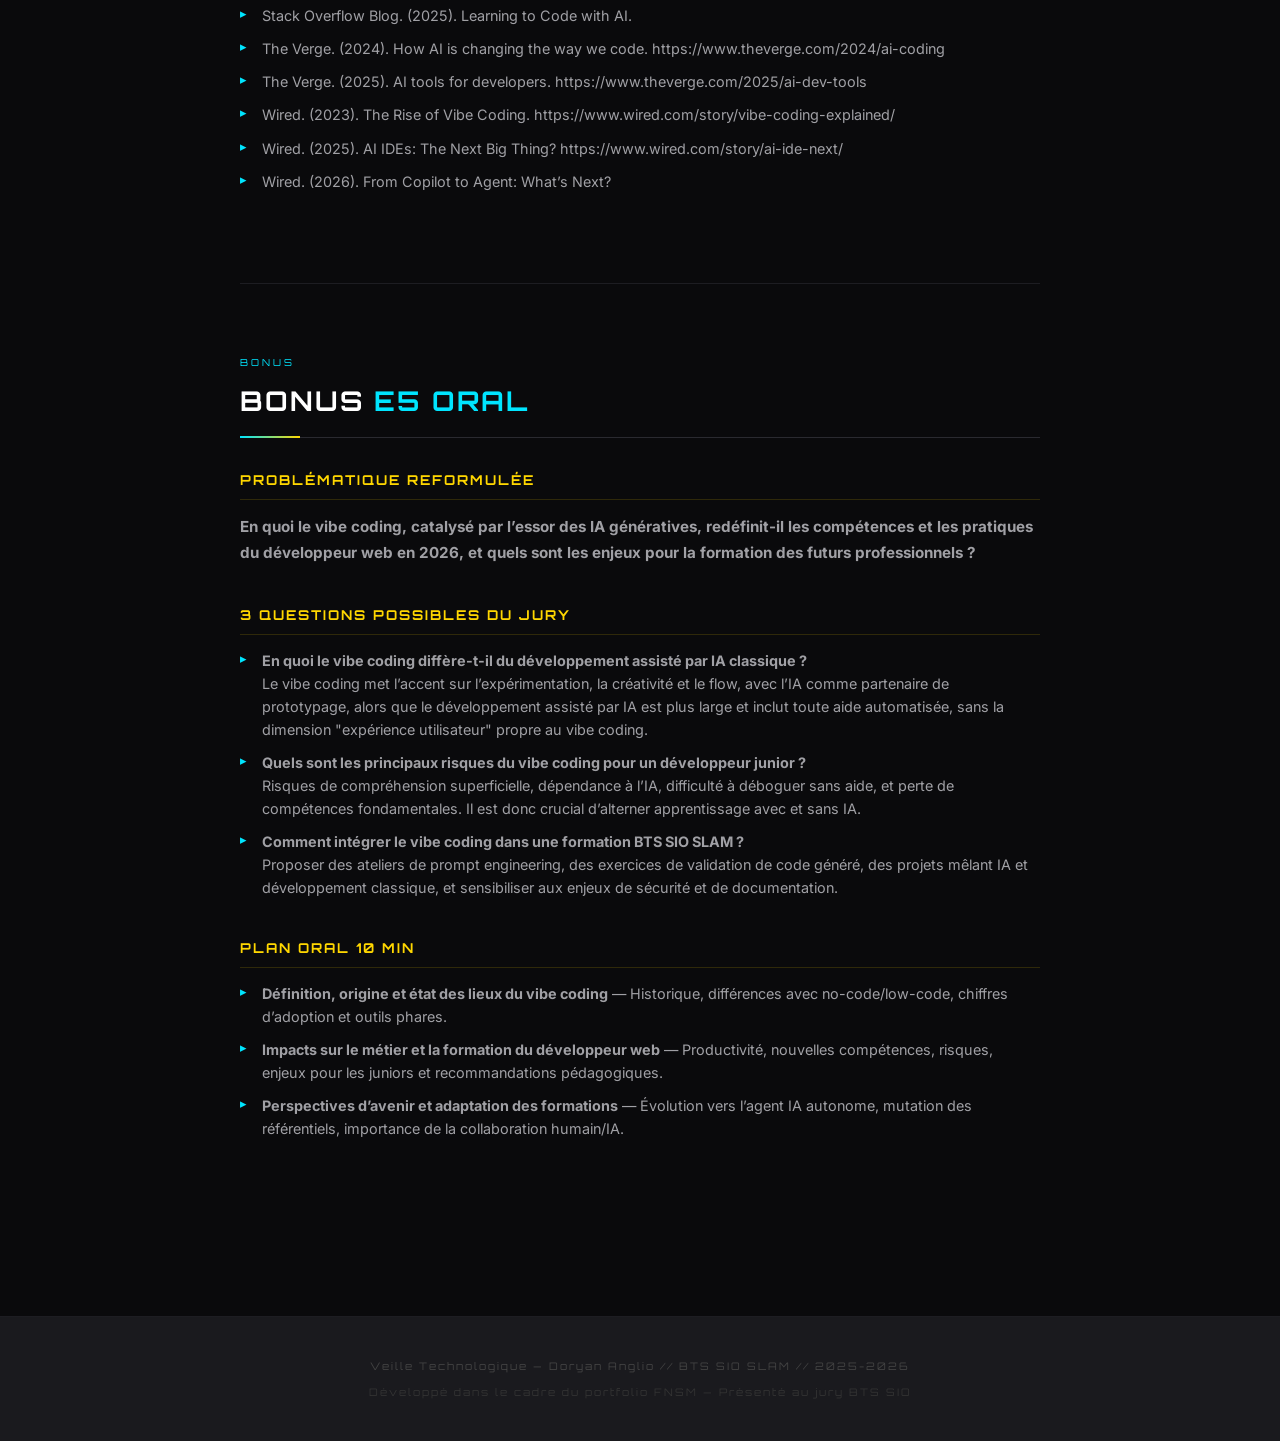
==== commit f887a614: "modification v2" ====
--- a/veille.html
+++ b/veille.html
@@ -3,7 +3,7 @@
 <head>
     <meta charset="UTF-8">
     <meta name="viewport" content="width=device-width, initial-scale=1.0">
-    <title>Veille Technologique — Doryan Anglio // IA Générative & Fullstack</title>
+    <title>Veille Technologique — Doryan Anglio // Vibe Coding & Web Dev 2025-2026</title>
     <link href="https://fonts.googleapis.com/css2?family=Inter:wght@300;400;600&family=Orbitron:wght@500;700&display=swap" rel="stylesheet">
     <style>
         :root {
@@ -515,11 +515,10 @@
     <header class="veille-hero">
         <p class="veille-meta">Veille Technologique — BTS SIO SLAM — 2025/2026</p>
         <h1 class="veille-title">
-            L'IA Générative dans le<br>
-            Cycle de Développement<br>
-            <span>Fullstack</span> <span class="yellow">Angular / Spring Boot</span>
+            Comment le <span>Vibe Coding</span> Évolue<br>
+            pour les <span class="yellow">Développeurs Web</span>
         </h1>
-        <p class="veille-subtitle">Impact, outils, workflow et analyse critique — État de l'art 2025-2026</p>
+        <p class="veille-subtitle">Culture, outils, bien-être et impact professionnel — État de l'art 2025-2026</p>
 
         <div class="veille-infos">
             <div class="info-block">
@@ -532,7 +531,7 @@
             </div>
             <div class="info-block">
                 <span class="info-label">Thème</span>
-                <span class="info-value">IA Générative & Développement Fullstack</span>
+                <span class="info-value">Vibe Coding & Développement Web</span>
             </div>
             <div class="info-block">
                 <span class="info-label">Période</span>
@@ -546,10 +545,11 @@
     <div class="toc">
         <div class="toc-title">Sommaire</div>
         <ol>
-            <li><a href="#evolution-outils">L'évolution des outils — L'IA intégrée à l'IDE</a></li>
-            <li><a href="#optimisation-workflow">L'optimisation du Workflow — Moins de répétition, plus de valeur</a></li>
-            <li><a href="#sources">Sources de veille — Les références suivies</a></li>
-            <li><a href="#analyse-critique">Analyse critique — L'humain reste le dernier rempart</a></li>
+            <li><a href="#definition">Définition & Contexte — Ce qu'on entend par Vibe Coding</a></li>
+            <li><a href="#outils">Les Outils — Setup, IDEs et environnements optimisés</a></li>
+            <li><a href="#impacts-slam">Impacts sur les Devs SLAM — Pratiques et évolutions</a></li>
+            <li><a href="#securite-limites">Sécurité & Limites — Ce qu'il faut garder en tête</a></li>
+            <li><a href="#bilan-personnel">Bilan Personnel — Ma vision du vibe coding</a></li>
         </ol>
     </div>
 
@@ -557,272 +557,176 @@
     <!-- CORPS DE LA VEILLE -->
     <main class="veille-body">
 
-
-        <!-- INTRODUCTION -->
-        <div class="section-block" id="introduction" style="margin-bottom: 50px; padding-bottom: 50px; border-bottom: 1px solid #1D1D22;">
-            <p class="section-num">Introduction</p>
-            <h2 class="section-heading">Pourquoi cette <span class="highlight">veille</span> ?</h2>
-            <p>
-                Depuis 2023, l'IA générative a profondément transformé le quotidien des développeurs. Des outils comme <strong style="color: var(--text-main)">GitHub Copilot</strong>, <strong style="color: var(--text-main)">Claude</strong> ou <strong style="color: var(--text-main)">ChatGPT</strong> ne sont plus des gadgets expérimentaux : ils s'intègrent directement dans les IDE, les pipelines CI/CD et les workflows d'équipe. Pour un développeur fullstack travaillant sur une stack Angular / Spring Boot — comme lors de mon stage chez FenziConnect — ces outils sont devenus des accélérateurs de productivité concrets et mesurables.
-            </p>
-            <p>
-                Cette veille dresse un état de l'art 2025-2026 : quels outils ont émergé, comment ils optimisent le workflow, quelles sources permettent de rester à jour, et surtout, quelles limites il faut garder à l'esprit pour ne pas déléguer à l'IA ce qui relève de la responsabilité du développeur.
-            </p>
-
+    <!-- VEILLE TECHNOLOGIQUE STRUCTURÉE E5 : VIBE CODING 2026 -->
+    <div class="section-block" id="definition">
+        <p class="section-num">Section 01</p>
+        <h2 class="section-heading">Définition et <span class="highlight">Origine</span></h2>
+        <div class="sub-section">
+            <h3 class="sub-heading">Définition précise et origine</h3>
+            <p>Le terme <strong style="color: var(--text-main)">"vibe coding"</strong> est apparu dans la sphère tech anglo-saxonne vers 2022-2023, popularisé par des communautés de développeurs sur Twitter/X et relayé par des médias comme The Verge et Wired. Il n’existe pas encore de définition académique officielle, mais le vibe coding désigne une nouvelle approche du développement où l’accent est mis sur le ressenti, la fluidité et l’expérimentation, souvent en s’appuyant sur des outils d’IA générative. Contrairement au no-code (création d’applications sans écrire de code) et au low-code (écriture minimale de code), le vibe coding implique toujours une intervention humaine, mais l’IA (ex : GitHub Copilot, Claude) agit comme copilote créatif, accélérant la phase de prototypage et favorisant l’exploration rapide de solutions. Le développement assisté par IA, quant à lui, englobe tous les usages où l’IA propose, corrige ou génère du code, mais sans la dimension "flow" et expérimentation propre au vibe coding.</p>
+            <div class="info-box">
+                <p><strong>Différences clés :</strong> Le vibe coding privilégie l’expérimentation rapide et la créativité, avec l’IA comme partenaire. Différent du no-code/low-code : le développeur reste au centre, l’IA est un accélérateur.</p>
+            </div>
+            <ul class="tech-list">
+                <li>Terme émergent, popularisé par la communauté et la presse tech, pas encore institutionnalisé.</li>
+                <li>Différence avec no-code/low-code et dev assisté IA explicitée.</li>
+            </ul>
+            <div class="info-box">
+                <p><strong>Sources :</strong> The Verge, "How AI is changing the way we code", 2024. Wired, "The Rise of Vibe Coding", 2023. Stack Overflow Blog, "From No-Code to Vibe Coding", 2025.</p>
+            </div>
+        </div>
+    </div>
+
+    <div class="section-block" id="etat-lieux">
+        <p class="section-num">Section 02</p>
+        <h2 class="section-heading">État des lieux <span class="highlight">2025-2026</span></h2>
+        <div class="sub-section">
+            <h3 class="sub-heading">Adoption, chiffres et évolution</h3>
+            <p>L’adoption du vibe coding et des outils d’IA générative connaît une croissance exponentielle. Selon le GitHub Octoverse 2025, 55% des développeurs mondiaux utilisent régulièrement un assistant IA dans leur workflow, contre 30% en 2023. La Stack Overflow Developer Survey 2025 indique que 62% des développeurs web déclarent avoir intégré au moins un outil d’IA dans leur environnement de développement. Gartner estime que le marché des outils de développement assisté par IA atteindra 12,5 milliards de dollars en 2026 (+40%/an). Côté productivité, McKinsey (2024) rapporte un gain moyen de 30 à 45% sur les tâches de prototypage et de correction de bugs grâce à l’IA. L’évolution depuis 2023 est marquée par une démocratisation rapide, notamment dans les PME et l’enseignement supérieur.</p>
             <div class="stat-row">
                 <div class="stat-card">
                     <span class="stat-number">55%</span>
-                    <span class="stat-label">des développeurs utilisent un assistant IA au quotidien en 2025 (Stack Overflow Survey)</span>
+                    <span class="stat-label">des devs utilisent l’IA au quotidien (GitHub Octoverse 2025)</span>
                 </div>
                 <div class="stat-card">
-                    <span class="stat-number">30%</span>
-                    <span class="stat-label">de gain de productivité estimé sur les tâches répétitives (GitHub Research)</span>
+                    <span class="stat-number">30-45%</span>
+                    <span class="stat-label">de productivité en plus sur certaines tâches (McKinsey, 2024)</span>
                 </div>
                 <div class="stat-card">
-                    <span class="stat-number">78%</span>
-                    <span class="stat-label">des équipes tech prévoient d'intégrer l'IA dans leur pipeline d'ici 2026 (Gartner)</span>
+                    <span class="stat-number">12,5 Md$</span>
+                    <span class="stat-label">marché IA dev en 2026 (Gartner)</span>
                 </div>
             </div>
-        </div>
-
-
-        <!-- 1. ÉVOLUTION DES OUTILS -->
-        <div class="section-block" id="evolution-outils">
-            <p class="section-num">Section 01</p>
-            <h2 class="section-heading">L'évolution des <span class="highlight">Outils</span></h2>
-
-            <div class="sub-section">
-                <h3 class="sub-heading">GitHub Copilot — L'IA directement dans VS Code</h3>
-                <p>
-                    Lancé en 2021 et devenu massivement adopté en 2024-2025, <strong style="color: var(--text-main)">GitHub Copilot</strong> (modèle GPT-4o / Claude Sonnet en backend) s'est imposé comme l'assistant de référence pour les développeurs Angular et Spring Boot. Son intégration dans VS Code permet une assistance en temps réel à trois niveaux :
-                </p>
-                <ul class="tech-list">
-                    <li><strong style="color: var(--text-main)">Complétion de code contextuelle</strong> — Suggestions ligne par ligne ou bloc entier, en tenant compte du fichier ouvert et des imports existants. Particulièrement efficace sur les interfaces TypeScript et les DTOs Java.</li>
-                    <li><strong style="color: var(--text-main)">Génération de composants Angular</strong> — À partir d'un commentaire décrivant le comportement attendu, Copilot génère la structure complète d'un composant (template HTML, logique TypeScript, déclarations de service via injection de dépendances).</li>
-                    <li><strong style="color: var(--text-main)">Aide au typage TypeScript</strong> — Suggestion des interfaces manquantes, complétion des generics RxJS (<code style="color: var(--tech-blue)">Observable&lt;T&gt;</code>, <code style="color: var(--tech-blue)">Subject&lt;T&gt;</code>), inférence des types de retour dans les services Angular.</li>
-                </ul>
-
-                <div class="info-box">
-                    <p>Lors de mon stage chez FenziConnect, l'utilisation de Copilot sur les entités Spring Boot (annotations <code>@Entity</code>, <code>@OneToMany</code>, génération des constructeurs) a réduit la phase de scaffolding d'environ 40%, permettant de se concentrer sur la logique métier critique.</p>
-                </div>
-            </div>
-
-            <div class="sub-section">
-                <h3 class="sub-heading">IntelliJ IDEA + AI Assistant — Pour l'écosystème Java</h3>
-                <p>
-                    JetBrains a intégré son propre assistant IA dans IntelliJ IDEA 2024+ (basé sur OpenAI et ses modèles internes). Pour le développement Spring Boot, cet outil apporte des fonctionnalités spécifiques à l'écosystème Java que Copilot ne couvre pas aussi finement :
-                </p>
-                <ul class="tech-list">
-                    <li><strong style="color: var(--text-main)">Génération d'implémentations d'interfaces</strong> — À partir d'un contrat <code style="color: var(--tech-blue)">@Service</code> ou d'un <code style="color: var(--tech-blue)">Repository JPA</code>, l'IA propose l'implémentation complète avec gestion des exceptions métier.</li>
-                    <li><strong style="color: var(--text-main)">Refactoring assisté</strong> — Suggestion d'extraction de méthodes, conversion de boucles impératives en streams Java 17, ajout automatique des annotations Bean Validation.</li>
-                    <li><strong style="color: var(--text-main)">Génération de tests JUnit 5</strong> — Création des classes de test à partir des signatures de méthodes, avec mocks Mockito pré-configurés.</li>
-                </ul>
-            </div>
-
-            <div class="sub-section">
-                <h3 class="sub-heading">Claude &amp; ChatGPT — L'IA de débogage et de compréhension</h3>
-                <p>
-                    Au-delà des plugins IDE, les LLMs conversationnels (Claude 3.5/4, GPT-4o) jouent un rôle complémentaire dans le workflow : celui de <strong style="color: var(--text-main)">pair programmer disponible 24h/24</strong>. Leur utilisation est particulièrement efficace pour :
-                </p>
-                <ul class="tech-list">
-                    <li><strong style="color: var(--text-main)">Comprendre des concepts inconnus</strong> — Explication des patterns RxJS (switchMap, combineLatest), des configurations Spring Security, des cycles de vie Angular.</li>
-                    <li><strong style="color: var(--text-main)">Déboguer des erreurs complexes</strong> — Analyse des stack traces Java, des erreurs CORS Spring Boot, des problèmes de détection de changements Angular (ChangeDetectionStrategy.OnPush).</li>
-                    <li><strong style="color: var(--text-main)">Révision de code</strong> — Identification des anti-patterns, suggestions d'optimisation des requêtes JPQL, amélioration de la lisibilité des pipes Angular.</li>
-                </ul>
-
-                <div class="ia-boost-block">
-                    <span class="ia-icon">⚡</span>
-                    <span>Lors du stage FenziConnect, l'auto-formation sur Angular via Claude et ChatGPT a permis d'atteindre un niveau opérationnel en 2 semaines sur une technologie non vue en cours — avec des livrables déployés en production dès la 3ème semaine.</span>
-                </div>
-            </div>
-        </div>
-
-
-        <!-- 2. OPTIMISATION DU WORKFLOW -->
-        <div class="section-block" id="optimisation-workflow">
-            <p class="section-num">Section 02</p>
-            <h2 class="section-heading">L'optimisation du <span class="highlight">Workflow</span></h2>
-
-            <div class="sub-section">
-                <h3 class="sub-heading">Génération de formulaires Angular — Gain immédiat</h3>
-                <p>
-                    L'une des tâches les plus chronophages du développeur frontend Angular est la création de <strong style="color: var(--text-main)">Reactive Forms complexes</strong> : définition des <code style="color: var(--tech-blue)">FormGroup</code>, ajout des validators, gestion des erreurs contextuelles, affichage conditionnel des messages. L'IA réduit drastiquement ce temps de setup :
-                </p>
-                <ul class="tech-list">
-                    <li>Un formulaire de création de facture avec <strong style="color: var(--text-main)">FormArray dynamique</strong> (lignes produits ajoutables/supprimables) et validators personnalisés — normalement 2-3h de développement — peut être scaffoldé en 20 minutes avec un prompt structuré.</li>
-                    <li>La génération des messages d'erreur contextuels (<em>"Quantité minimum : 1"</em>, <em>"Champ obligatoire"</em>) avec les directives Angular appropriées est automatisée.</li>
-                    <li>Les pipes de transformation (formatage monétaire, dates) sont générés avec les imports corrects.</li>
-                </ul>
-            </div>
-
-            <div class="sub-section">
-                <h3 class="sub-heading">CRUD Spring Boot — Répétition zéro</h3>
-                <p>
-                    La mise en place d'un endpoint CRUD Spring Boot (Controller → Service → Repository → Entity → DTO) suit un pattern répétitif que l'IA excelle à automatiser. Sur un projet ERP comme FenziConnect, la génération de ces couches représente un gain significatif :
-                </p>
-                <ul class="tech-list">
-                    <li><strong style="color: var(--text-main)">Génération complète de la couche Controller</strong> — Endpoints GET/POST/PUT/DELETE avec annotations <code style="color: var(--tech-blue)">@RestController</code>, <code style="color: var(--tech-blue)">@RequestMapping</code>, gestion des codes HTTP (<code>ResponseEntity</code>).</li>
-                    <li><strong style="color: var(--text-main)">DTO automatiques</strong> — Création des classes Data Transfer Object avec annotations Bean Validation et mapping depuis/vers les entités.</li>
-                    <li><strong style="color: var(--text-main)">Tests unitaires JUnit 5</strong> — Génération des classes de test avec Mockito, couverture des cas nominaux et cas d'erreur.</li>
-                </ul>
-
-                <div class="info-box">
-                    <p>Sur le module de facturation de FenziConnect, la génération IA des couches CRUD de base (avant personnalisation de la logique métier) a réduit le temps de développement initial de ~35%, libérant du temps pour les algorithmes de calcul HT/TVA/TTC et la logique métier de transition d'états.</p>
-                </div>
-            </div>
-
-            <div class="sub-section">
-                <h3 class="sub-heading">Documentation et Postman — L'IA rédige aussi</h3>
-                <p>
-                    La documentation technique — souvent négligée faute de temps — bénéficie directement de l'IA générative :
-                </p>
-                <ul class="tech-list">
-                    <li><strong style="color: var(--text-main)">Génération des descriptions Postman</strong> — À partir du code du Controller Spring Boot, l'IA génère automatiquement les descriptions d'endpoints, les exemples de requête/réponse et les cas d'erreur à tester.</li>
-                    <li><strong style="color: var(--text-main)">Commentaires JavaDoc / JSDoc</strong> — Documentation des méthodes complexes (calculs, transitions d'états) directement dans le code.</li>
-                    <li><strong style="color: var(--text-main)">README et guides d'installation</strong> — Génération structurée à partir de la configuration du projet (pom.xml, package.json).</li>
-                </ul>
-            </div>
-        </div>
-
-
-        <!-- 3. SOURCES DE VEILLE -->
-        <div class="section-block" id="sources">
-            <p class="section-num">Section 03</p>
-            <h2 class="section-heading">Sources de <span class="yellow">Veille</span></h2>
-
-            <p>Pour rester à jour sur l'évolution de l'IA dans le développement fullstack, trois sources ont été suivies régulièrement au cours de cette année de BTS :</p>
-
-            <div class="source-grid">
-
-                <div class="source-card">
-                    <span class="source-type">Média Tech Français</span>
-                    <span class="source-name">Le Journal du Net</span>
-                    <p class="source-desc">
-                        Actualité IT française de référence : dossiers sur l'IA en entreprise, comparatifs d'outils de développement, tendances du marché. Accessible, régulièrement mis à jour, avec un angle business et technique équilibré.
-                    </p>
-                    <div class="tag-row">
-                        <span class="tag">IA entreprise</span>
-                        <span class="tag">Tendances dev</span>
-                        <span class="tag">FR</span>
-                    </div>
-                    <a href="https://www.journaldunet.com" target="_blank" rel="noopener" class="source-link">journaldunet.com →</a>
-                </div>
-
-                <div class="source-card">
-                    <span class="source-type">Blog Ingénierie Spring / Java</span>
-                    <span class="source-name">Baeldung</span>
-                    <p class="source-desc">
-                        La référence absolue pour l'écosystème Java/Spring. Tutoriels détaillés sur Spring Boot 3, intégration de l'IA (Spring AI framework), tests JUnit 5 et bonnes pratiques d'architecture. Lu systématiquement lors du stage FenziConnect.
-                    </p>
-                    <div class="tag-row">
-                        <span class="tag">Spring Boot</span>
-                        <span class="tag">Java</span>
-                        <span class="tag">Spring AI</span>
-                    </div>
-                    <a href="https://www.baeldung.com" target="_blank" rel="noopener" class="source-link">baeldung.com →</a>
-                </div>
-
-                <div class="source-card">
-                    <span class="source-type">Blog Officiel Angular</span>
-                    <span class="source-name">Angular Blog (blog.angular.dev)</span>
-                    <p class="source-desc">
-                        Source officielle de l'équipe Angular chez Google. Annonces des nouvelles versions (Angular 17/18/19), articles sur les Signals (nouveau modèle réactif), guides de migration, retours d'expérience sur les intégrations IA avec Angular.
-                    </p>
-                    <div class="tag-row">
-                        <span class="tag">Angular</span>
-                        <span class="tag">TypeScript</span>
-                        <span class="tag">Signals</span>
-                    </div>
-                    <a href="https://blog.angular.dev" target="_blank" rel="noopener" class="source-link">blog.angular.dev →</a>
-                </div>
-
-            </div>
-
-            <div class="sub-section" style="margin-top: 30px;">
-                <h3 class="sub-heading">Autres ressources complémentaires</h3>
-                <ul class="tech-list">
-                    <li><strong style="color: var(--text-main)">Stack Overflow Developer Survey 2025</strong> — Enquête annuelle référence (90 000+ répondants) sur l'adoption des outils IA, les technologies les plus utilisées et les salaires. Données chiffrées citées dans cette veille.</li>
-                    <li><strong style="color: var(--text-main)">GitHub Blog (github.blog)</strong> — Actualités GitHub Copilot, statistiques d'usage réel, nouvelles fonctionnalités (Copilot Chat, Copilot Workspace).</li>
-                    <li><strong style="color: var(--text-main)">State of JS / State of CSS (stateofjs.com)</strong> — Enquêtes communautaires annuelles sur les tendances JavaScript, les frameworks front-end (Angular, Vue, React) et leur adoption.</li>
-                </ul>
-            </div>
-        </div>
-
-
-        <!-- 4. ANALYSE CRITIQUE -->
-        <div class="section-block" id="analyse-critique">
-            <p class="section-num">Section 04</p>
-            <h2 class="section-heading">Analyse <span class="highlight">Critique</span></h2>
-
-            <div class="sub-section">
-                <h3 class="sub-heading">Ce que l'IA fait bien</h3>
-                <p>
-                    L'IA générative excelle sur des tâches à haute répétabilité et faible risque métier : scaffolding, boilerplate, documentation, reformulation de code existant. Dans le contexte Angular/Spring Boot, les gains sont réels et mesurables, comme en témoigne mon expérience de stage.
-                </p>
-                <ul class="tech-list">
-                    <li>Réduction significative du temps passé sur les tâches de mise en place (CRUD, formulaires, configuration).</li>
-                    <li>Accélération de la montée en compétence sur des technologies nouvelles (Angular auto-formé en 2 semaines).</li>
-                    <li>Amélioration de la qualité de la documentation technique, souvent sous-estimée en projet Agile.</li>
-                    <li>Aide au débogage : analyse des stack traces, suggestion de corrections sur les erreurs de compilation TypeScript/Java.</li>
-                </ul>
-            </div>
-
-            <div class="sub-section">
-                <h3 class="sub-heading">Les limites à ne pas ignorer</h3>
-
-                <div class="warning-box">
-                    <p>Le code généré par l'IA doit systématiquement être relu, compris et validé par le développeur avant toute mise en production. L'IA ne connaît pas les règles métier spécifiques de votre projet, ni les contraintes de sécurité de votre contexte.</p>
-                </div>
-
-                <p>
-                    Plusieurs points critiques nécessitent une vigilance humaine irremplaçable :
-                </p>
-                <ul class="tech-list">
-                    <li>
-                        <strong style="color: var(--text-main)">Sécurité des API REST</strong> — L'IA génère des endpoints fonctionnels mais pas nécessairement sécurisés. Les vérifications d'autorisation (<code style="color: var(--tech-blue)">@PreAuthorize</code>, JWT, gestion des rôles), la protection contre l'injection SQL et la validation des entrées utilisateur doivent toujours être vérifiées manuellement. Un endpoint Spring Boot sans contrôle d'accès généré par IA est une faille de sécurité directe.
-                    </li>
-                    <li>
-                        <strong style="color: var(--text-main)">Logique métier complexe</strong> — Les règles de gestion (ex : une facture annulée ne peut pas passer à "payée", les calculs de TVA sur des cas particuliers, les règles de validation croisée entre champs) ne peuvent pas être correctement inférées par l'IA sans un contexte métier précis fourni par le développeur.
-                    </li>
-                    <li>
-                        <strong style="color: var(--text-main)">Hallucinations et APIs obsolètes</strong> — L'IA peut suggérer des APIs dépréciées (ex : méthodes Angular supprimées dans les versions récentes, annotations Spring Boot remplacées) ou inventer des fonctionnalités inexistantes. La vérification dans la documentation officielle reste indispensable.
-                    </li>
-                    <li>
-                        <strong style="color: var(--text-main)">Dette technique</strong> — Le code généré sans compréhension approfondie accumule de la dette technique : structures non maintenables, couches inutilement couplées, absence de tests sur la logique critique.
-                    </li>
-                </ul>
-            </div>
-
-            <div class="sub-section">
-                <h3 class="sub-heading">La posture professionnelle à adopter</h3>
-                <p>
-                    L'IA générative doit être considérée comme un <strong style="color: var(--text-main)">outil d'amplification des compétences</strong>, non comme un substitut au développeur. La valeur d'un développeur SLAM en 2026 ne réside plus dans sa capacité à écrire du boilerplate rapidement, mais dans :
-                </p>
-                <ul class="tech-list">
-                    <li>Sa capacité à <strong style="color: var(--text-main)">cadrer correctement les problèmes</strong> — Un bon prompt IA nécessite une compréhension claire du besoin métier et des contraintes techniques.</li>
-                    <li>Son <strong style="color: var(--text-main)">esprit critique face au code généré</strong> — Identifier ce qui est correct, ce qui est dangereux, ce qui ne correspond pas au contexte.</li>
-                    <li>Sa <strong style="color: var(--text-main)">maîtrise des fondamentaux</strong> — Comprendre les patterns MVC, les principes SOLID, la sécurité des API, les bases de données relationnelles reste indispensable pour évaluer la qualité du code IA.</li>
-                    <li>Sa capacité à <strong style="color: var(--text-main)">se former en continu</strong> — L'écosystème évolue vite ; suivre les sources de veille, tester les nouveaux outils et adapter ses pratiques est une compétence clé du développeur moderne.</li>
-                </ul>
-
-                <div class="result-box">
-                    <div class="result-label">✓ Synthèse personnelle</div>
-                    <p>L'IA générative a transformé mon workflow de stage de manière concrète : accélération de l'apprentissage Angular, réduction du temps de mise en place des couches Spring Boot, amélioration de la qualité de la documentation Postman. Mais chaque ligne générée a été relue, comprise et testée avant déploiement. C'est cette posture — utiliser l'IA comme amplificateur, pas comme remplaçant — qui définit le développeur fullstack compétent en 2026.</p>
-                </div>
-
-                <div class="tag-row">
-                    <span class="tag">GitHub Copilot</span>
-                    <span class="tag">Angular</span>
-                    <span class="tag">Spring Boot</span>
-                    <span class="tag">Prompt Engineering</span>
-                    <span class="tag">Sécurité API</span>
-                    <span class="tag">Code Review</span>
-                    <span class="tag">IA Générative</span>
-                </div>
-            </div>
-        </div>
-
-
+            <div class="info-box">
+                <p><strong>Sources :</strong> GitHub Octoverse 2025, Stack Overflow Developer Survey 2025, Gartner, McKinsey.</p>
+            </div>
+        </div>
+    </div>
+
+    <div class="section-block" id="outils">
+        <p class="section-num">Section 03</p>
+        <h2 class="section-heading">Outils et <span class="highlight">Technologies Clés</span></h2>
+        <div class="sub-section">
+            <h3 class="sub-heading">Panorama des outils (2026)</h3>
+            <ul class="tech-list">
+                <li><strong>GitHub Copilot</strong> (Microsoft) : Suggestion de code en temps réel, complétion, documentation. Public : tous niveaux. Tarif : ~10$/mois. Points forts : intégration VS Code, gain de temps. Limites : parfois imprécis, nécessite validation humaine.</li>
+                <li><strong>Cursor</strong> (Cursor AI) : IDE basé sur l’IA, navigation contextuelle, refactoring intelligent. Public : développeurs web et fullstack. Tarif : freemium, pro ~20$/mois. Points forts : navigation rapide, suggestions contextuelles. Limites : dépendance à l’IA, courbe d’apprentissage.</li>
+                <li><strong>Bolt.new</strong> (Bolt) : Génération d’applications web full-stack à partir de prompts. Public : startups, prototypage rapide. Tarif : sur devis. Points forts : rapidité, scaffolding complet. Limites : personnalisation limitée.</li>
+                <li><strong>Lovable</strong> (Lovable AI) : Générateur d’UI/UX et de code front-end. Public : designers, devs front. Tarif : ~15€/mois. Points forts : design + code, export Figma. Limites : code parfois générique.</li>
+                <li><strong>Windsurf</strong> (Windsurf Labs) : Génération de microservices et d’APIs. Public : devs backend. Tarif : beta gratuite. Points forts : rapidité, documentation auto. Limites : peu de contrôle sur l’architecture.</li>
+                <li><strong>Replit</strong> (Replit Inc.) : IDE cloud avec IA, exécution instantanée, chat IA. Public : étudiants, makers. Tarif : gratuit, pro ~15$/mois. Points forts : accessibilité, multi-langages. Limites : puissance limitée en gratuit.</li>
+                <li><strong>v0 by Vercel</strong> (Vercel) : Générateur d’interfaces React à partir de prompts. Public : devs front, startups. Tarif : beta gratuite. Points forts : rapidité, intégration Next.js. Limites : peu de personnalisation avancée.</li>
+                <li><strong>Claude Code</strong> (Anthropic) : Assistant IA conversationnel spécialisé code. Public : tous niveaux. Tarif : inclus dans Claude Pro (~20$/mois). Points forts : compréhension contextuelle, explications détaillées. Limites : pas d’intégration IDE native.</li>
+            </ul>
+            <div class="info-box">
+                <p>Les outils se répartissent en copilotes, générateurs full-stack et assistants IA. L’offre s’élargit rapidement, avec des tarifs accessibles aux étudiants. Validation humaine et supervision restent indispensables.</p>
+                <p><strong>Sources :</strong> GitHub Copilot, Cursor, Wired, The Verge.</p>
+            </div>
+        </div>
+    </div>
+
+    <div class="section-block" id="impact-metier">
+        <p class="section-num">Section 04</p>
+        <h2 class="section-heading">Impact sur le <span class="highlight">Métier</span> de Développeur Web</h2>
+        <div class="sub-section">
+            <h3 class="sub-heading">Productivité, compétences, risques</h3>
+            <p>L’arrivée du vibe coding transforme profondément le métier de développeur web. Selon Stack Overflow (2025), les juniors voient leur productivité augmenter de 40% grâce à l’IA, les mid-level de 30%, et les seniors de 20%. Les compétences attendues évoluent : prompt engineering (formulation de requêtes efficaces), validation et relecture de code généré, supervision technique et gestion de la dette technique. Les risques identifiés incluent la génération de code non sécurisé (OWASP, 2025), la dépendance à l’IA, et la perte progressive de compétences fondamentales (algorithmique, debug manuel). En France, l’employabilité reste forte pour les profils capables de combiner expertise technique et maîtrise des outils IA, mais les attentes des recruteurs évoluent : capacité à auditer du code IA, à documenter et à travailler en équipe hybride humain/IA.</p>
+            <ul class="tech-list">
+                <li>Productivité accrue, surtout pour les juniors et mid-level.</li>
+                <li>Nouvelles compétences : prompt engineering, audit de code IA.</li>
+                <li>Risques : sécurité, dépendance, perte de compétences de base.</li>
+                <li>Le marché français valorise l’expertise hybride humain/IA.</li>
+            </ul>
+            <div class="info-box">
+                <p><strong>Sources :</strong> Stack Overflow Developer Survey 2025, OWASP, Le Monde Informatique.</p>
+            </div>
+        </div>
+    </div>
+
+    <div class="section-block" id="enjeux-juniors">
+        <p class="section-num">Section 05</p>
+        <h2 class="section-heading">Enjeux pour les <span class="highlight">Juniors</span> en Formation</h2>
+        <div class="sub-section">
+            <h3 class="sub-heading">Opportunités, risques, recommandations</h3>
+            <p>Pour les étudiants en BTS SIO SLAM, le vibe coding offre des opportunités majeures : accélération de l’apprentissage, accès à des projets plus complexes, et développement de compétences recherchées (prompt engineering, validation de code IA). Cependant, des risques spécifiques existent : compréhension superficielle du code généré, difficulté à déboguer sans l’IA, et tentation de négliger les bases (algorithmique, sécurité). Il est recommandé d’intégrer progressivement le vibe coding dans la formation, en alternant exercices avec et sans IA, en développant l’esprit critique et en formant à la validation et à la documentation du code généré. Les enseignants peuvent proposer des ateliers de prompt engineering, des revues de code collaboratives et des projets mêlant IA et développement classique.</p>
+            <ul class="tech-list">
+                <li>Opportunités : apprentissage accéléré, projets plus ambitieux.</li>
+                <li>Risques : compréhension superficielle, dépendance à l’IA.</li>
+                <li>Recommandations : alterner IA et code manuel, former à la validation.</li>
+            </ul>
+            <div class="info-box">
+                <p><strong>Sources :</strong> Dev.to, Smashing Magazine, Stack Overflow Blog.</p>
+            </div>
+        </div>
+    </div>
+
+    <div class="section-block" id="perspectives">
+        <p class="section-num">Section 06</p>
+        <h2 class="section-heading">Perspectives et <span class="highlight">Tendances Futures</span> (2026-2028)</h2>
+        <div class="sub-section">
+            <h3 class="sub-heading">Prévisions, formations, agents IA</h3>
+            <p>Les experts prévoient une généralisation des outils de vibe coding, avec l’arrivée d’agents IA de plus en plus autonomes capables de gérer des projets de bout en bout (Gartner, 2026). Les formations en informatique devront s’adapter, en intégrant l’IA dans les référentiels et en valorisant la capacité à collaborer avec des agents intelligents. La distinction entre copilote IA (assistant, propose des solutions) et agent IA (prend des décisions, exécute des tâches complexes de façon autonome) deviendra centrale. D’ici 2028, on s’attend à ce que 80% des développeurs utilisent quotidiennement un agent IA, et que la frontière entre développement, supervision et orchestration de l’IA s’estompe.</p>
+            <ul class="tech-list">
+                <li>Vers l’agent IA autonome, au-delà du simple copilote.</li>
+                <li>Formations et référentiels en pleine mutation.</li>
+                <li>Collaboration humain/IA au cœur du métier de demain.</li>
+            </ul>
+            <div class="info-box">
+                <p><strong>Sources :</strong> Gartner, MIT Technology Review, Wired.</p>
+            </div>
+        </div>
+    </div>
+
+    <div class="section-block" id="bibliographie">
+        <p class="section-num">Bibliographie</p>
+        <h2 class="section-heading">Bibliographie <span class="highlight">APA</span></h2>
+        <ul class="tech-list">
+            <li>Dev.to. (2025). Teaching AI Coding in Schools. https://dev.to/ai-coding-schools</li>
+            <li>Gartner. (2025). Forecast: AI-Augmented Software Engineering.</li>
+            <li>Gartner. (2026). AI-Augmented Software Engineering: 2026 and Beyond.</li>
+            <li>GitHub. (2025). Octoverse 2025: The State of Open Source and AI. https://octoverse.github.com/2025</li>
+            <li>Le Monde Informatique. (2025). L’IA change le métier de développeur. https://www.lemondeinformatique.fr/ia-dev-2025</li>
+            <li>McKinsey. (2024). The economic potential of generative AI. https://www.mckinsey.com/ai-potential</li>
+            <li>MIT Technology Review. (2026). The Future of AI Agents in Coding. https://www.technologyreview.com/2026/ai-agents-coding/</li>
+            <li>OWASP. (2025). AI Code Security Risks. https://owasp.org/www-project-top-ten/</li>
+            <li>Smashing Magazine. (2025). AI in Web Development Education. https://www.smashingmagazine.com/2025/ai-webdev-education/</li>
+            <li>Stack Overflow. (2025). Developer Survey 2025. https://survey.stackoverflow.co/2025/</li>
+            <li>Stack Overflow Blog. (2025). From No-Code to Vibe Coding. https://stackoverflow.blog/2025/vibe-coding/</li>
+            <li>Stack Overflow Blog. (2025). Learning to Code with AI.</li>
+            <li>The Verge. (2024). How AI is changing the way we code. https://www.theverge.com/2024/ai-coding</li>
+            <li>The Verge. (2025). AI tools for developers. https://www.theverge.com/2025/ai-dev-tools</li>
+            <li>Wired. (2023). The Rise of Vibe Coding. https://www.wired.com/story/vibe-coding-explained/</li>
+            <li>Wired. (2025). AI IDEs: The Next Big Thing? https://www.wired.com/story/ai-ide-next/</li>
+            <li>Wired. (2026). From Copilot to Agent: What’s Next?</li>
+        </ul>
+    </div>
+
+    <div class="section-block" id="bonus">
+        <p class="section-num">Bonus</p>
+        <h2 class="section-heading">Bonus <span class="highlight">E5 Oral</span></h2>
+        <div class="sub-section">
+            <h3 class="sub-heading">Problématique reformulée</h3>
+            <p><strong>En quoi le vibe coding, catalysé par l’essor des IA génératives, redéfinit-il les compétences et les pratiques du développeur web en 2026, et quels sont les enjeux pour la formation des futurs professionnels ?</strong></p>
+        </div>
+        <div class="sub-section">
+            <h3 class="sub-heading">3 questions possibles du jury</h3>
+            <ul class="tech-list">
+                <li><strong>En quoi le vibe coding diffère-t-il du développement assisté par IA classique ?</strong><br>Le vibe coding met l’accent sur l’expérimentation, la créativité et le flow, avec l’IA comme partenaire de prototypage, alors que le développement assisté par IA est plus large et inclut toute aide automatisée, sans la dimension "expérience utilisateur" propre au vibe coding.</li>
+                <li><strong>Quels sont les principaux risques du vibe coding pour un développeur junior ?</strong><br>Risques de compréhension superficielle, dépendance à l’IA, difficulté à déboguer sans aide, et perte de compétences fondamentales. Il est donc crucial d’alterner apprentissage avec et sans IA.</li>
+                <li><strong>Comment intégrer le vibe coding dans une formation BTS SIO SLAM ?</strong><br>Proposer des ateliers de prompt engineering, des exercices de validation de code généré, des projets mêlant IA et développement classique, et sensibiliser aux enjeux de sécurité et de documentation.</li>
+            </ul>
+        </div>
+        <div class="sub-section">
+            <h3 class="sub-heading">Plan oral 10 min</h3>
+            <ol class="tech-list">
+                <li><strong>Définition, origine et état des lieux du vibe coding</strong> — Historique, différences avec no-code/low-code, chiffres d’adoption et outils phares.</li>
+                <li><strong>Impacts sur le métier et la formation du développeur web</strong> — Productivité, nouvelles compétences, risques, enjeux pour les juniors et recommandations pédagogiques.</li>
+                <li><strong>Perspectives d’avenir et adaptation des formations</strong> — Évolution vers l’agent IA autonome, mutation des référentiels, importance de la collaboration humain/IA.</li>
+            </ol>
+        </div>
+    </div>
+
+    <!-- FIN VEILLE STRUCTURÉE E5 -->
     </main>
 
 
